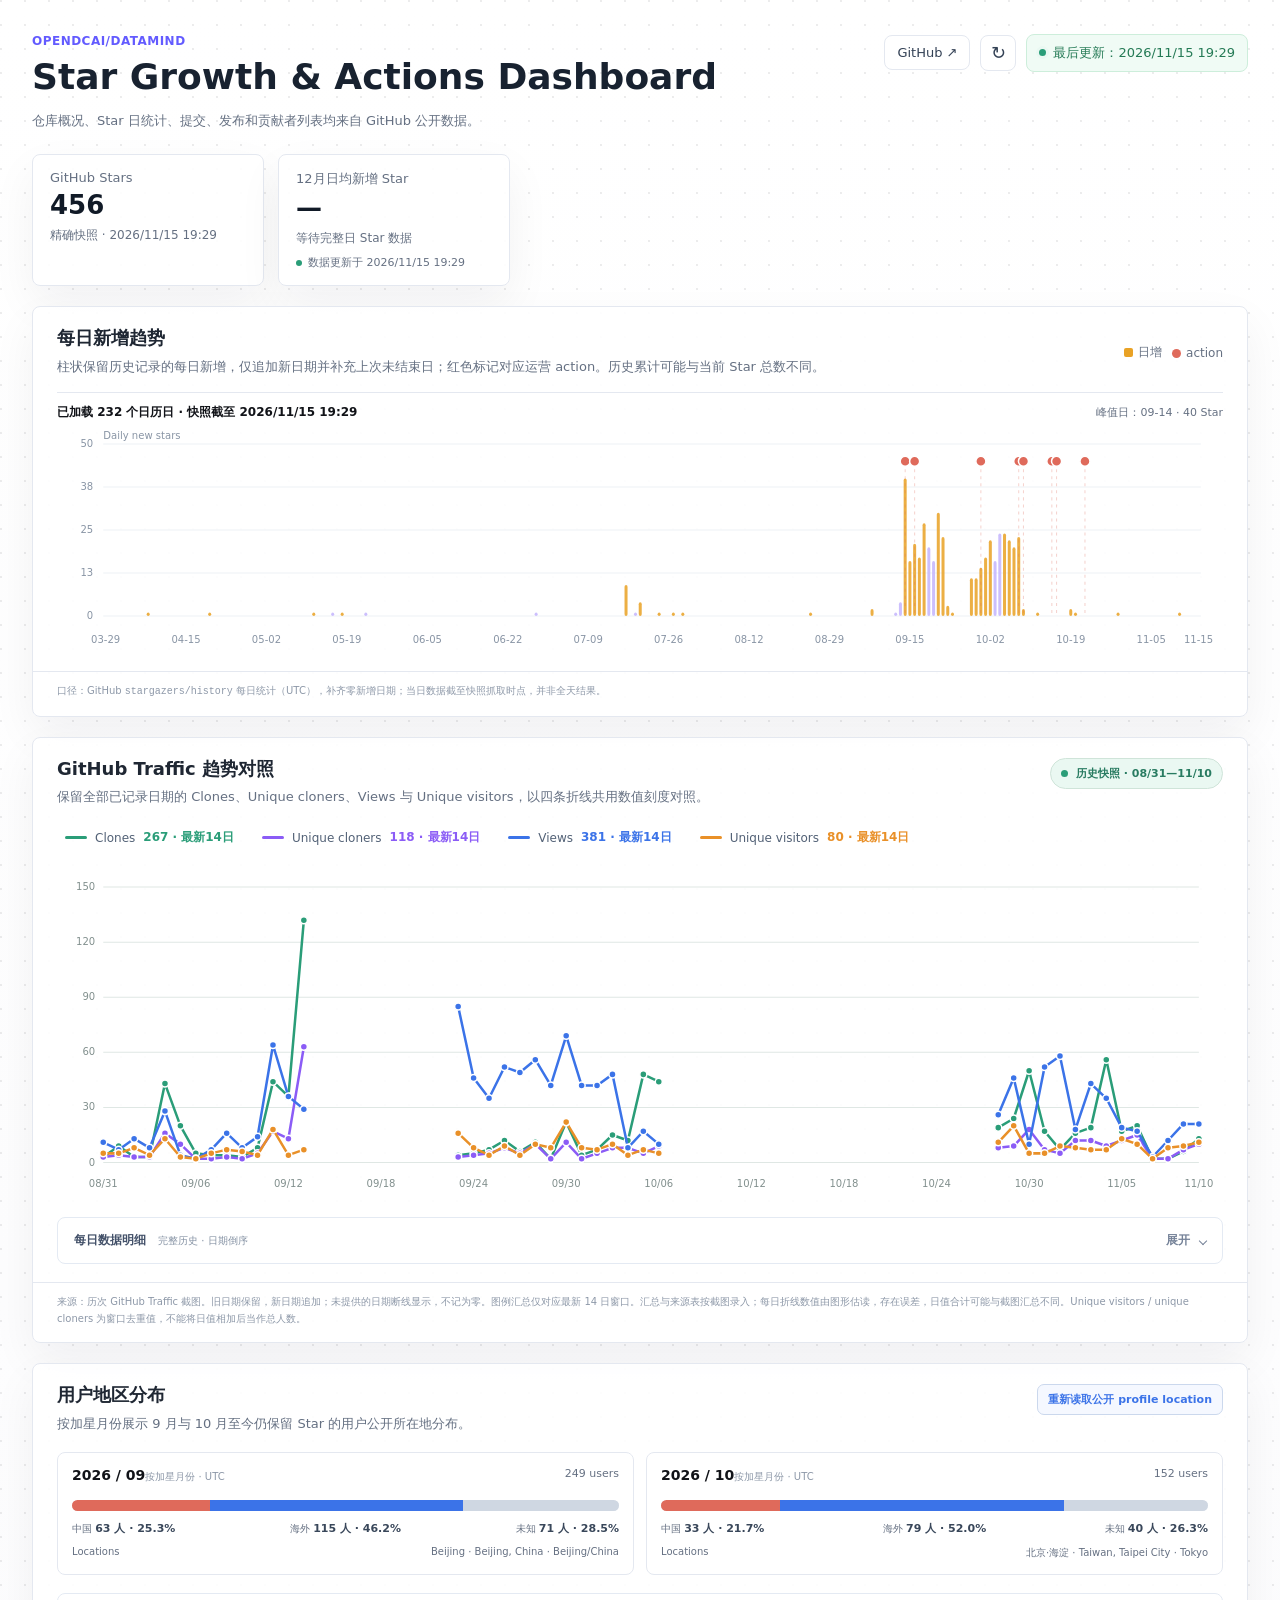
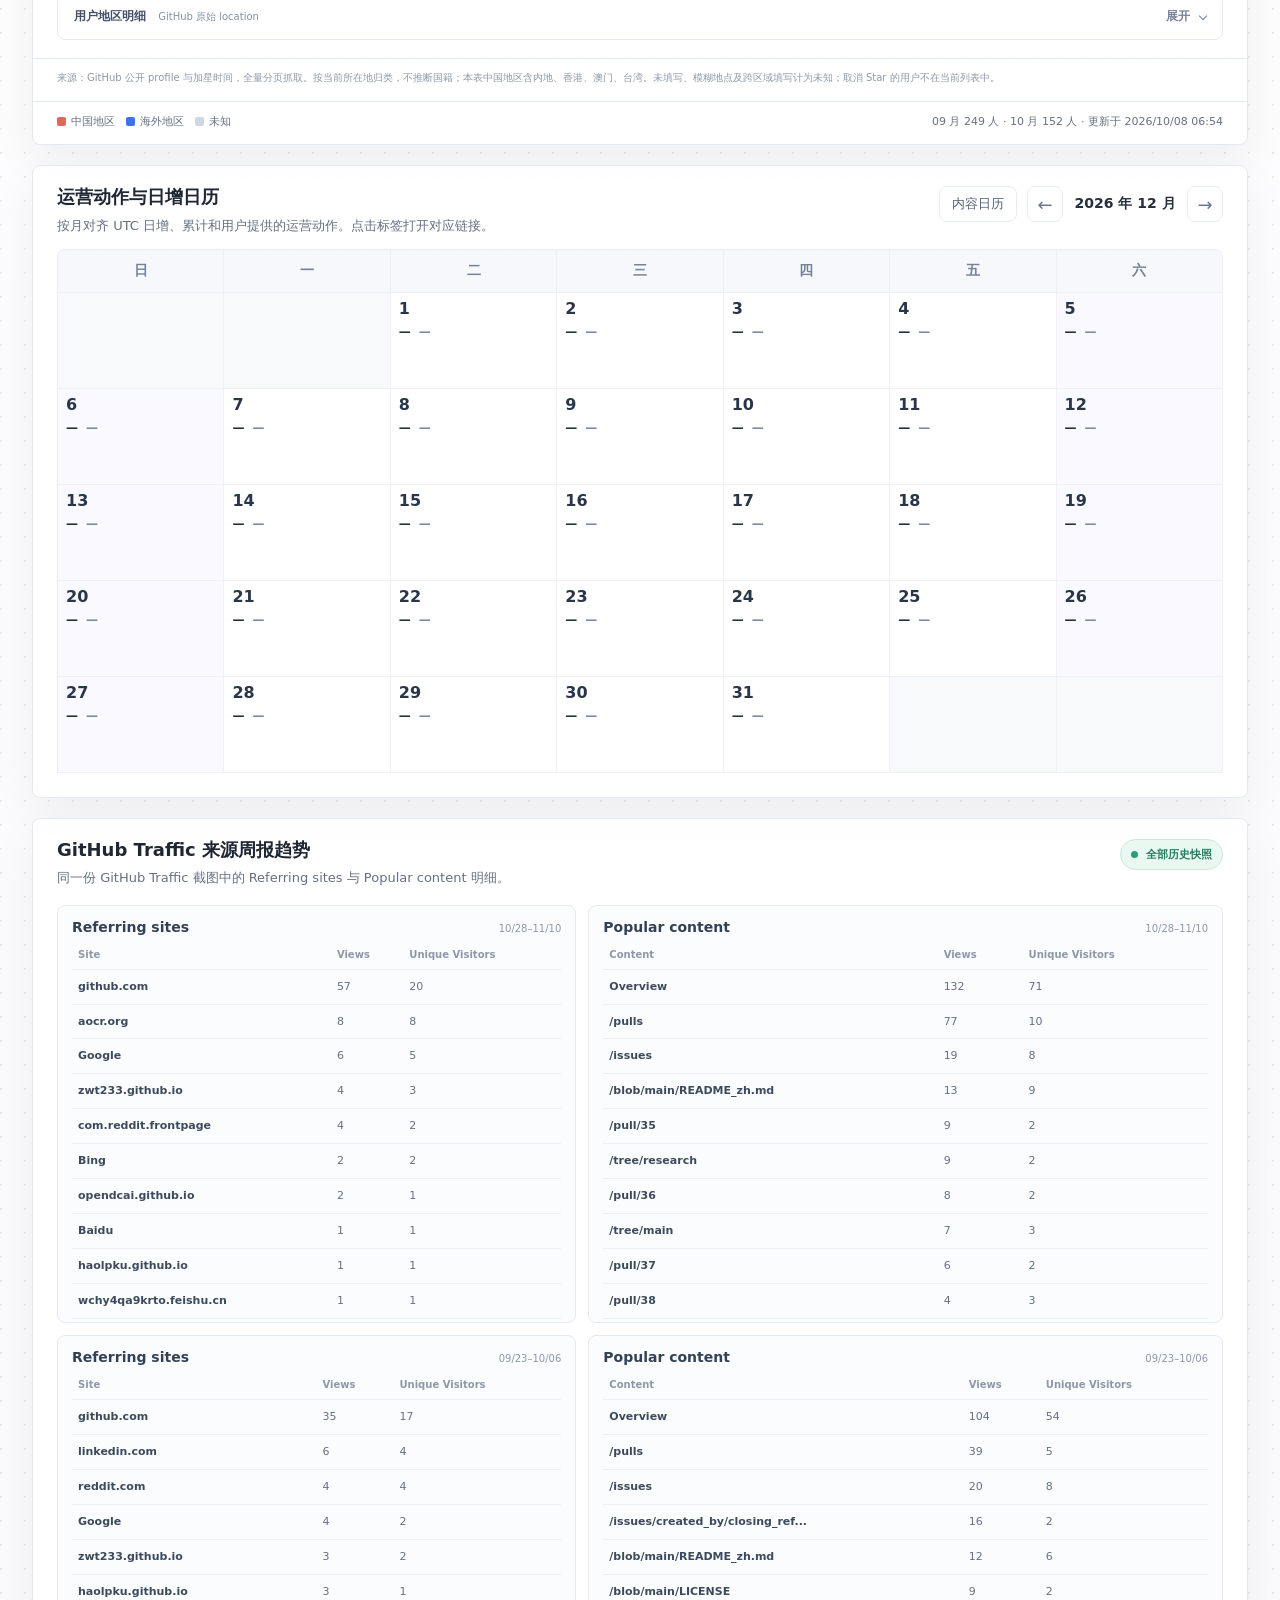
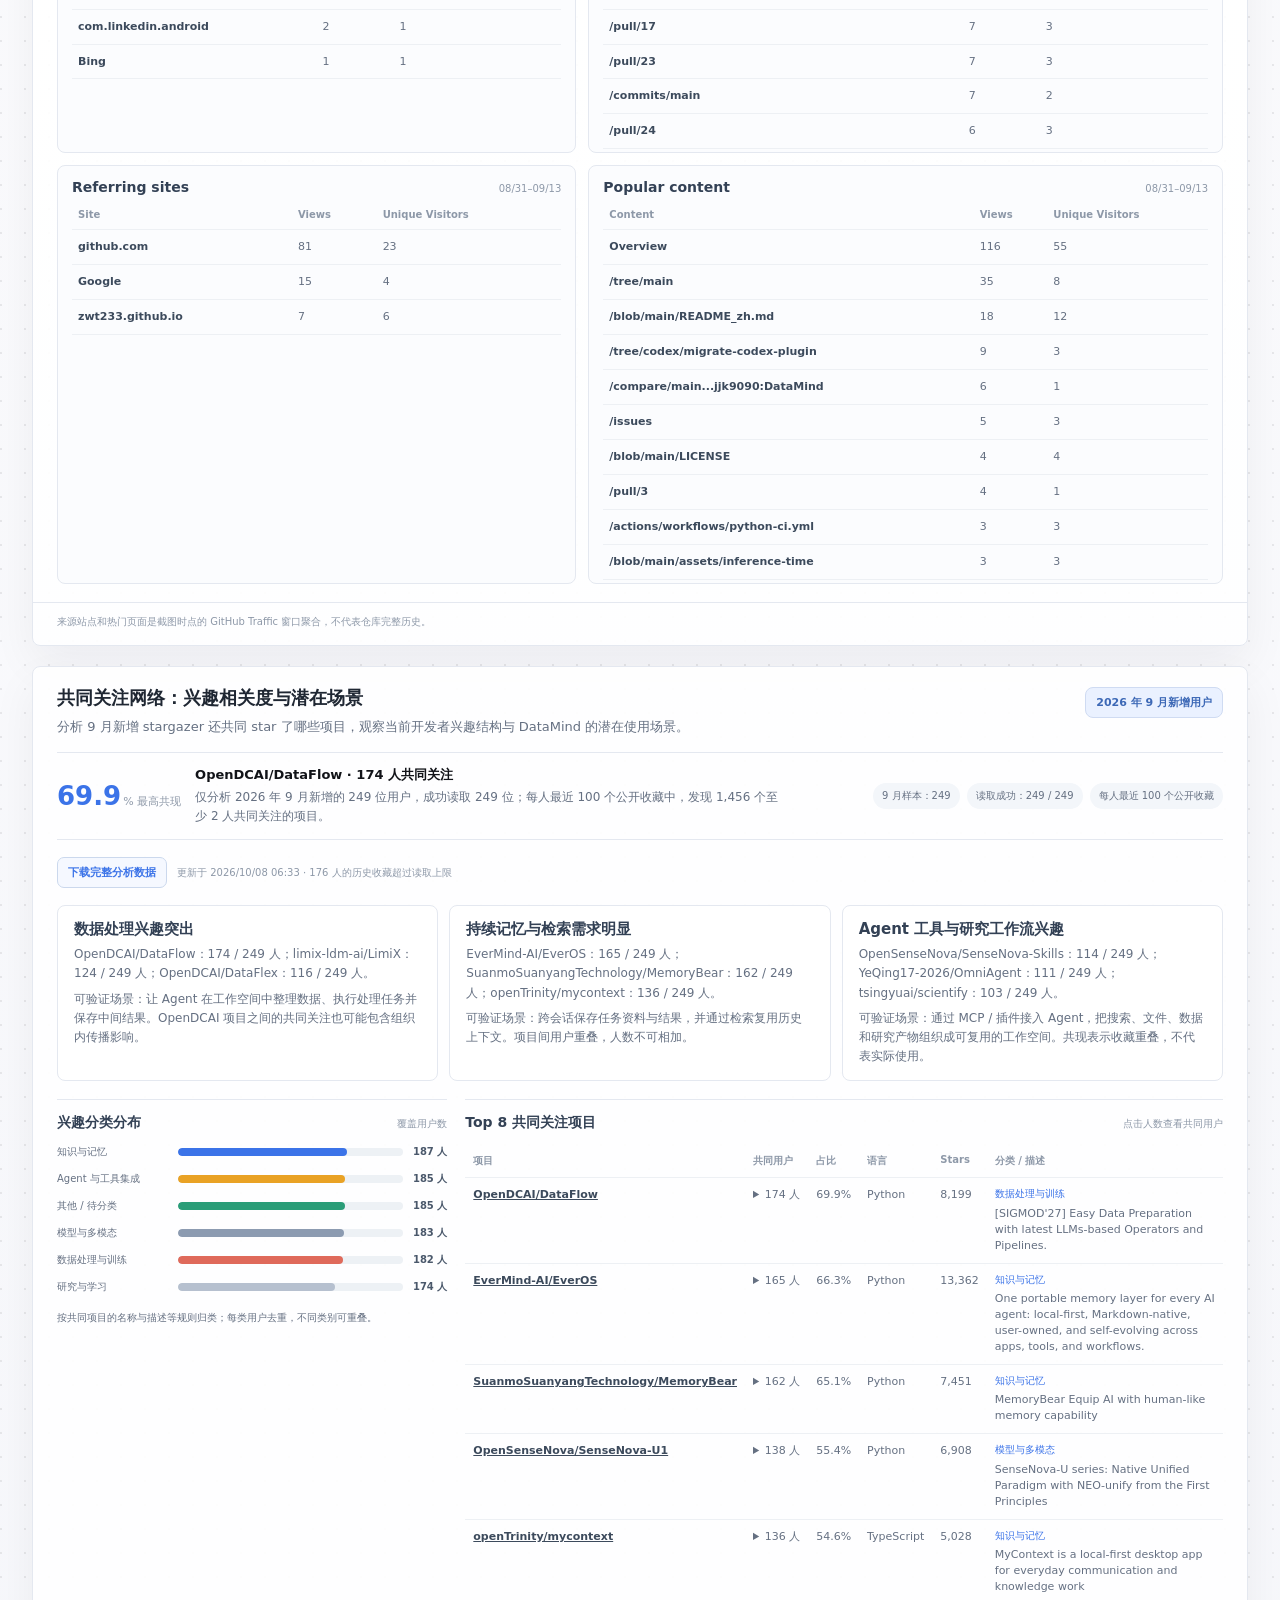
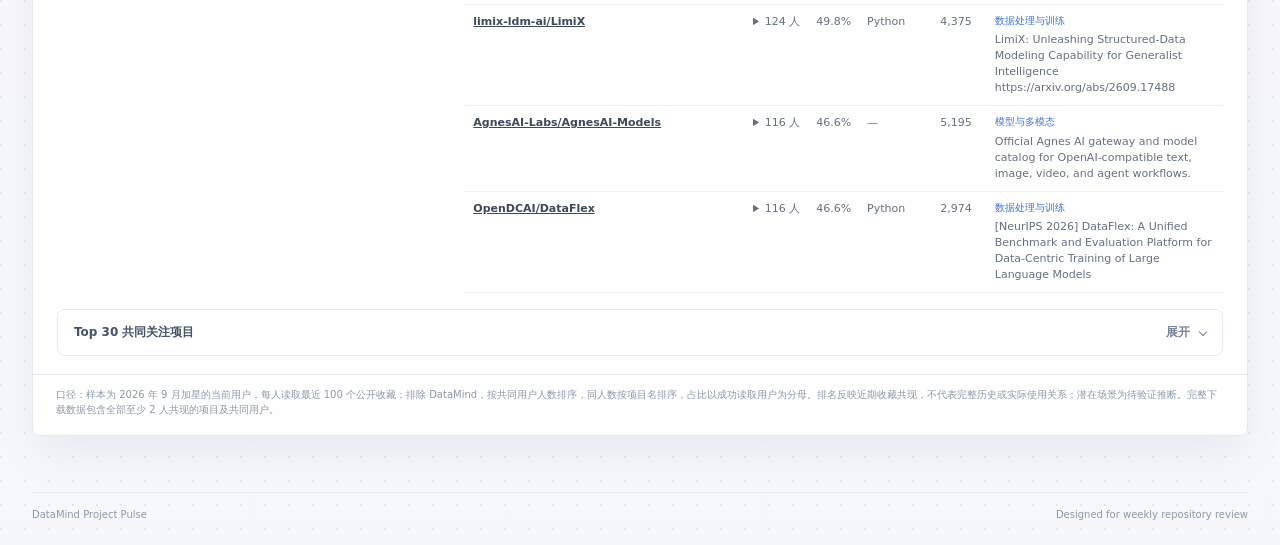
==== index.html @ 32d979a1 "Update dashboard snapshot" ====
<!doctype html>
<html lang="zh-CN">
  <head>
    <meta charset="utf-8" />
    <meta name="viewport" content="width=device-width, initial-scale=1" />
    <meta name="theme-color" content="#f3f5f8" />
    <title>Star Growth &amp; Actions Dashboard</title>
    <link rel="icon" href="./favicon.ico?v=20260918-star" sizes="16x16 32x32 48x48 64x64" />
    <link rel="icon" href="./favicon.png?v=20260918-star" type="image/png" sizes="512x512" />
    <link rel="apple-touch-icon" href="./apple-touch-icon.png?v=20260918-star" sizes="180x180" />
    <link rel="stylesheet" href="./styles.css?v=20260918-compact" />
    <link rel="stylesheet" href="./dataflex-theme.css?v=20260918" />
  </head>
  <body>
    <div class="app-shell">
      <header class="intro-grid" aria-labelledby="page-title">
          <div class="intro-copy">
            <p class="eyebrow">OpenDCAI/DataMind</p>
            <h1 id="page-title">Star Growth &amp; Actions Dashboard</h1>
            <p class="intro-text">
              仓库概况、Star 日统计、提交、发布和贡献者列表均来自 GitHub 公开数据。
            </p>
          </div>
          <aside class="intro-side intro-controls">
            <nav class="top-actions" aria-label="数据状态与项目链接">
              <span class="snapshot-status"><i></i><span id="dataStatus">连接 GitHub API…</span></span>
              <a class="quiet-button" href="https://github.com/OpenDCAI/DataMind" target="_blank" rel="noreferrer">GitHub <span aria-hidden="true">↗</span></a>
              <button class="icon-button" id="refreshButton" type="button" aria-label="刷新看板数据" title="刷新看板数据">↻</button>
            </nav>
          </aside>
      </header>

      <main>
        <section class="metric-grid" aria-label="项目概览指标">
          <article class="metric-card metric-primary">
            <div class="metric-topline"><span>GitHub Stars</span></div>
            <strong id="metricStars">—</strong>
            <p id="metricStarsNote">读取仓库公开数据</p>
          </article>
          <article class="metric-card">
            <div class="metric-topline"><span id="metricOctoberAverageLabel">10月日均新增 Star</span></div>
            <strong id="metricOctoberAverage">—</strong>
            <p id="metricOctoberAverageNote">读取 GitHub Star 日统计</p>
            <div class="metric-source-line"><i></i><span id="metricOctoberAverageSource">GitHub Star 日统计</span></div>
          </article>
        </section>

        <section class="panel chart-panel" id="trend">
          <div class="panel-heading">
            <div>
              <h2>每日新增趋势</h2>
              <p>柱状保留历史记录的每日新增，仅追加新日期并补充上次未结束日；红色标记对应运营 action。历史累计可能与当前 Star 总数不同。</p>
            </div>
            <div class="panel-controls">
              <div class="chart-legend" aria-label="图例">
                <span><i class="legend-mark bar-mark"></i>日增</span>
                <span><i class="legend-mark action-mark"></i>action</span>
              </div>
            </div>
          </div>
          <div class="chart-summary">
            <strong id="trendSummary">等待 GitHub Star 时间戳</strong>
            <span id="trendPeak">—</span>
          </div>
          <div class="chart-wrap" id="trendChart" aria-label="每日新增趋势图"></div>
          <div class="traffic-snapshot-note">口径：GitHub <code>stargazers/history</code> 每日统计（UTC），补齐零新增日期；当日数据截至快照抓取时点，并非全天结果。</div>
        </section>

        <section class="panel" id="visitor-star">
          <div class="panel-heading">
            <div>
              <h2>GitHub Traffic 趋势对照</h2>
              <p>保留全部已记录日期的 Clones、Unique cloners、Views 与 Unique visitors，以四条折线共用数值刻度对照。</p>
            </div>
            <span class="source-pill"><i></i>历史快照 · 08/31—11/10</span>
          </div>
          <div class="traffic-chart-grid" id="trafficDailyCharts"></div>
          <details class="traffic-daily-details">
            <summary><span>每日数据明细 <small>完整历史 · 日期倒序</small></span><span class="traffic-details-toggle"><span class="when-closed">展开</span><span class="when-open">收起</span><i aria-hidden="true"></i></span></summary>
            <div class="traffic-daily-table-scroll" role="region" aria-label="每日流量数据明细" tabindex="0">
              <table class="traffic-daily-table">
                <thead><tr><th scope="col">日期</th><th scope="col">Star / UV</th><th scope="col">独立访客</th><th scope="col">新增 stars</th><th scope="col">Views</th><th scope="col">Clones</th><th scope="col">独立 cloners</th></tr></thead>
                <tbody id="trafficDailyTableBody"></tbody>
              </table>
            </div>
            <p class="traffic-daily-table-note">Star / UV = 当日新增 Star ÷ 当日独立访客；仅为数量比值，不代表访客的实际转化率。暂无数据或 UV 为 0 时显示「—」。</p>
          </details>
          <div class="traffic-snapshot-note">来源：历次 GitHub Traffic 截图。旧日期保留，新日期追加；未提供的日期断线显示，不记为零。图例汇总仅对应最新 14 日窗口。汇总与来源表按截图录入；每日折线数值由图形估读，存在误差，日值合计可能与截图汇总不同。Unique visitors / unique cloners 为窗口去重值，不能将日值相加后当作总人数。</div>
        </section>

        <section class="panel" id="regions">
          <div class="panel-heading">
            <div>
              <h2>用户地区分布</h2>
              <p>按加星月份展示 9 月与 10 月至今仍保留 Star 的用户公开所在地分布。</p>
            </div>
            <button class="inline-button" id="loadRegionsButton" type="button">读取公开 profile location</button>
          </div>
          <div class="region-grid" id="regionGrid"></div>
          <details class="traffic-daily-details">
            <summary><span>用户地区明细 <small>GitHub 原始 location</small></span><span class="traffic-details-toggle"><span class="when-closed">展开</span><span class="when-open">收起</span><i aria-hidden="true"></i></span></summary>
            <div class="traffic-daily-table-scroll" role="region" aria-label="用户地区明细" tabindex="0"><table class="traffic-daily-table"><thead><tr><th scope="col">GitHub 用户</th><th scope="col">加星日期（UTC）</th><th scope="col">公开 location</th><th scope="col">地区分类</th></tr></thead><tbody id="regionDetailsBody"></tbody></table></div>
          </details>
          <div class="traffic-snapshot-note">来源：GitHub 公开 profile 与加星时间，全量分页抓取。按当前所在地归类，不推断国籍；本表中国地区含内地、香港、澳门、台湾。未填写、模糊地点及跨区域填写计为未知；取消 Star 的用户不在当前列表中。</div>
          <div class="region-footer">
            <div class="region-legend"><span><i class="legend-square china"></i>中国地区</span><span><i class="legend-square overseas"></i>海外地区</span><span><i class="legend-square unknown"></i>未知</span></div>
            <span id="regionFooterNote">读取 9 月及 10 月用户地区快照</span>
          </div>
        </section>

        <section class="panel" id="calendar">
          <div class="panel-heading">
            <div>
              <h2>运营动作与日增日历</h2>
              <p>按月对齐 UTC 日增、累计和用户提供的运营动作。点击标签打开对应链接。</p>
            </div>
            <div class="calendar-toolbar">
              <button class="calendar-view-button" id="calendarToday" type="button" title="返回本月内容日历">内容日历</button>
              <button class="icon-button" id="calendarPrev" type="button" aria-label="上一个月">←</button>
              <strong id="calendarLabel">2026 年 9 月</strong>
              <button class="icon-button" id="calendarNext" type="button" aria-label="下一个月">→</button>
            </div>
          </div>
          <div class="calendar-wrap" id="actionCalendar"></div>
        </section>

        <section class="panel" id="traffic">
          <div class="panel-heading">
            <div>
              <h2>GitHub Traffic 来源周报趋势</h2>
              <p>同一份 GitHub Traffic 截图中的 Referring sites 与 Popular content 明细。</p>
            </div>
            <span class="source-pill"><i></i>全部历史快照</span>
          </div>
          <div class="traffic-tables" id="trafficTables"></div>
          <div class="traffic-snapshot-note">来源站点和热门页面是截图时点的 GitHub Traffic 窗口聚合，不代表仓库完整历史。</div>
        </section>

        <section class="panel network-panel" id="network">
          <div class="panel-heading">
            <div>
              <h2>共同关注网络：兴趣相关度与潜在场景</h2>
              <p>分析 9 月新增 stargazer 还共同 star 了哪些项目，观察当前开发者兴趣结构与 DataMind 的潜在使用场景。</p>
            </div>
            <span class="period-pill">2026 年 9 月新增用户</span>
          </div>
          <div class="network-summary">
            <div class="network-lead">
              <div class="network-score"><strong id="networkScore">—</strong><span id="networkScoreSuffix">等待抓取</span></div>
              <div>
                <strong id="networkSummaryTitle">共同关注网络未加载</strong>
                <p id="networkSummaryText">GitHub 不提供仓库级共同关注图谱；点击右侧按钮后，读取公开 starred repos 做可复核聚合。</p>
              </div>
            </div>
            <div class="network-meta"><span id="networkMetaUsers">样本：—</span><span id="networkMetaSuccess">成功：—</span><span>每人最近 100 个公开收藏</span></div>
          </div>
          <div class="network-actions"><a class="inline-button" href="./data/network.json" download="datamind-september-interest-network.json">下载完整分析数据</a><span id="networkLoadNote">读取已保存的公开收藏快照</span></div>
          <div class="insight-grid" id="networkInsights">
            <article class="insight-card insight-blue"><span class="insight-index">01</span><strong>公开数据边界</strong><p>GitHub API 能读取仓库和公开用户行为，但不直接提供真实使用场景。</p></article>
            <article class="insight-card insight-orange"><span class="insight-index">02</span><strong>相关度按共现计算</strong><p>只有同一批公开 stargazer 共同 star 的项目，才会进入相关度排序。</p></article>
            <article class="insight-card insight-green"><span class="insight-index">03</span><strong>场景判断保留人工复核</strong><p>页面展示原始仓库描述、语言和 topics，不把推断包装成事实。</p></article>
          </div>
          <div class="network-body">
            <div class="category-panel">
              <div class="subsection-heading"><h3>兴趣分类分布</h3><span>覆盖用户数</span></div>
              <div class="category-list" id="categoryList"></div>
              <p class="network-category-note">按共同项目的名称与描述等规则归类；每类用户去重，不同类别可重叠。</p>
            </div>
            <div class="network-table-panel">
              <div class="subsection-heading"><h3>Top 8 共同关注项目</h3><span>点击人数查看共同用户</span></div>
              <div class="table-scroll">
                <table>
                  <thead><tr><th>项目</th><th>共同用户</th><th>占比</th><th>语言</th><th>Stars</th><th>分类 / 描述</th></tr></thead>
                  <tbody id="networkTable"></tbody>
                </table>
              </div>
            </div>
          </div>
          <details class="traffic-daily-details"><summary><span>Top 30 共同关注项目</span><span class="traffic-details-toggle"><span class="when-closed">展开</span><span class="when-open">收起</span><i aria-hidden="true"></i></span></summary><div class="traffic-daily-table-scroll"><table class="traffic-daily-table"><thead><tr><th>项目</th><th>共同用户</th><th>占比</th><th>语言</th><th>Stars</th><th>分类 / 描述</th></tr></thead><tbody id="networkRankingBody"></tbody></table></div></details>
          <p class="network-note">口径：样本为 2026 年 9 月加星的当前用户，每人读取最近 100 个公开收藏；排除 DataMind，按共同用户人数排序，同人数按项目名排序，占比以成功读取用户为分母。排名反映近期收藏共现，不代表完整历史或实际使用关系；潜在场景为待验证推断。完整下载数据包含全部至少 2 人共现的项目及共同用户。</p>
        </section>
      </main>

      <footer class="footer">
        <span>DataMind Project Pulse</span>
        <span>Designed for weekly repository review</span>
      </footer>
    </div>
    <div class="toast" id="toast" role="status" aria-live="polite"></div>
    <script src="./data/stars.js?v=202611151929"></script>
    <script src="./data/regions.js?v=20261008-monthly"></script>
    <script src="./data/network.js?v=20261008"></script>
    <script src="./data/traffic-history.js?v=20261112"></script>
    <script src="./app.js?v=20261112-traffic-history"></script>
  </body>
</html>
---- styles.css ----
:root {
  color-scheme: light;
  --bg: #f3f5f8;
  --panel: #ffffff;
  --ink: #182230;
  --muted: #6d7889;
  --subtle: #8d98a8;
  --line: #dfe4ec;
  --line-strong: #ccd5e2;
  --soft: #f7f9fc;
  --blue: #3b73e8;
  --blue-soft: #eaf1ff;
  --orange: #e9a225;
  --orange-soft: #fff4df;
  --green: #2a9d78;
  --green-soft: #eaf8f2;
  --coral: #df6a5b;
  --coral-soft: #fff0ed;
  --shadow: 0 9px 30px rgba(24, 34, 48, 0.055);
  --shadow-hover: 0 12px 34px rgba(24, 34, 48, 0.1);
  --radius: 9px;
}

* {
  box-sizing: border-box;
}

html {
  scroll-behavior: smooth;
}

body {
  margin: 0;
  background: var(--bg);
  color: var(--ink);
  font-family: Inter, ui-sans-serif, system-ui, -apple-system, BlinkMacSystemFont, "Segoe UI", "Noto Sans SC", sans-serif;
  font-size: 14px;
}

a {
  color: inherit;
}

button {
  font: inherit;
}

.app-shell {
  min-height: 100vh;
}

.top-actions {
  display: flex;
  align-items: center;
  flex-wrap: wrap;
  gap: 9px;
  margin-top: 14px;
  border-top: 1px solid var(--line);
  padding-top: 14px;
}

.top-actions .snapshot-status {
  flex: 1 0 100%;
  min-width: 0;
  line-height: 1.35;
}

.snapshot-status,
.quiet-button,
.icon-button,
.pending-pill,
.period-pill {
  border: 1px solid var(--line);
  border-radius: 8px;
  background: #fff;
}

.source-pill {
  display: inline-flex;
  align-items: center;
  gap: 8px;
  border: 1px solid #cfe4d9;
  border-radius: 999px;
  background: var(--green-soft);
  padding: 7px 10px;
  color: #287b61;
  font-size: 11px;
  font-weight: 750;
  white-space: nowrap;
}

.source-pill i {
  width: 7px;
  height: 7px;
  border-radius: 50%;
  background: var(--green);
}

.snapshot-status {
  display: inline-flex;
  align-items: center;
  gap: 7px;
  padding: 8px 10px;
  color: var(--muted);
  font-size: 12px;
}

.snapshot-status i,
.pending-pill i {
  width: 7px;
  height: 7px;
  border-radius: 50%;
  background: var(--green);
  box-shadow: 0 0 0 3px var(--green-soft);
}

.snapshot-status.status-error {
  border-color: #f0c9c2;
  background: #fff6f4;
  color: #a24d41;
}

.snapshot-status.status-error i {
  background: var(--coral);
  box-shadow: 0 0 0 3px var(--coral-soft);
}

.quiet-button,
.icon-button {
  color: #334155;
  cursor: pointer;
  text-decoration: none;
  transition: border-color 0.15s ease, background 0.15s ease, color 0.15s ease, transform 0.15s ease;
}

.inline-button {
  border: 1px solid #cbd8ed;
  border-radius: 7px;
  background: #f5f8ff;
  padding: 7px 10px;
  color: var(--blue);
  cursor: pointer;
  font-size: 11px;
  font-weight: 750;
  transition: border-color 0.15s ease, background 0.15s ease, transform 0.15s ease;
}

.inline-button:hover {
  border-color: #9eb8e8;
  background: #edf3ff;
}

.inline-button:active {
  transform: translateY(1px);
}

.inline-button:disabled {
  cursor: wait;
  opacity: 0.55;
}

.quiet-button {
  padding: 8px 11px;
}

.icon-button {
  display: inline-grid;
  place-items: center;
  width: 36px;
  height: 36px;
  font-size: 18px;
}

.quiet-button:hover,
.icon-button:hover {
  border-color: #b9c7da;
  background: #f7faff;
  color: var(--blue);
}

.quiet-button:active,
.icon-button:active {
  transform: translateY(1px);
}

main {
  display: grid;
  grid-template-columns: repeat(12, minmax(0, 1fr));
  gap: 18px;
  max-width: 1480px;
  margin: 0 auto;
  padding: 34px 42px 54px;
}

main > section {
  grid-column: 1 / -1;
}

.intro-grid {
  display: grid;
  grid-template-columns: minmax(0, 1.5fr) minmax(300px, 0.5fr);
  gap: 22px;
  padding: 7px 2px 5px;
}

.intro-copy {
  min-width: 0;
}

.eyebrow,
.section-kicker {
  margin: 0;
  color: var(--blue);
  font-size: 11px;
  font-weight: 800;
  letter-spacing: 0.13em;
}

.intro-copy h1 {
  max-width: 860px;
  margin: 10px 0 8px;
  color: var(--ink);
  font-size: clamp(28.9px, 3.4vw, 44.2px);
  font-weight: 780;
  letter-spacing: 0;
  line-height: 1.08;
}

.intro-text {
  max-width: 680px;
  color: var(--muted);
  font-size: 16px;
  line-height: 1.65;
}

.intro-side {
  align-self: start;
  border-left: 2px solid var(--blue);
  padding: 8px 0 8px 18px;
}

.intro-controls {
  border-left: 0;
  padding: 0;
}

.intro-controls .top-actions {
  margin-top: 0;
  border-top: 0;
  padding-top: 0;
}

.metric-grid {
  display: grid;
  grid-template-columns: repeat(2, minmax(0, 1fr));
  gap: 13px;
}

.metric-card {
  min-height: 120px;
  border: 1px solid var(--line);
  border-radius: var(--radius);
  background: var(--panel);
  box-shadow: var(--shadow);
  padding: 12px 17px 10px;
  transition: border-color 0.15s ease, box-shadow 0.15s ease, transform 0.15s ease;
}

.metric-card:hover {
  border-color: #cbd7e5;
  box-shadow: var(--shadow-hover);
  transform: translateY(-1px);
}

.metric-primary {
  border-top: 3px solid var(--blue);
  padding-top: 10px;
}

.metric-topline,
.metric-card p,
.metric-source-line {
  color: var(--muted);
}

.metric-topline {
  display: flex;
  align-items: center;
  justify-content: space-between;
  gap: 9px;
  font-size: 12px;
  font-weight: 650;
}

.metric-card > strong {
  display: block;
  margin-top: 8px;
  color: #111a27;
  font-size: 34px;
  font-weight: 780;
  line-height: 1;
}

.metric-card p {
  margin: 7px 0 0;
  font-size: 11px;
  line-height: 1.4;
}

.metric-badge {
  border-radius: 999px;
  background: #f1f4f8;
  padding: 4px 7px;
  color: #768196;
  font-size: 10px;
  font-weight: 750;
  white-space: nowrap;
}

.metric-badge.positive {
  background: var(--green-soft);
  color: #23805f;
}

.metric-spark {
  display: flex;
  align-items: end;
  gap: 3px;
  height: 16px;
  margin-top: 7px;
}

.metric-spark span {
  width: 12px;
  border-radius: 2px 2px 0 0;
  background: currentColor;
  opacity: 0.28;
}

.metric-spark span:nth-child(1) { height: 35%; }
.metric-spark span:nth-child(2) { height: 51%; }
.metric-spark span:nth-child(3) { height: 43%; }
.metric-spark span:nth-child(4) { height: 67%; }
.metric-spark span:nth-child(5) { height: 59%; }
.metric-spark span:nth-child(6) { height: 81%; }
.metric-spark span:nth-child(7) { height: 100%; opacity: 0.75; }
.spark-blue { color: var(--blue); }
.spark-orange { color: var(--orange); }
.spark-green { color: var(--green); }
.spark-slate { color: #8a97aa; }

.metric-source-line {
  display: flex;
  align-items: center;
  gap: 6px;
  margin-top: 8px;
  font-size: 11px;
}

.metric-source-line i {
  width: 6px;
  height: 6px;
  border-radius: 50%;
  background: var(--green);
}

.panel {
  overflow: hidden;
  border: 1px solid var(--line);
  border-radius: var(--radius);
  background: var(--panel);
  box-shadow: var(--shadow);
}

.panel-heading {
  display: flex;
  align-items: flex-start;
  justify-content: space-between;
  gap: 20px;
  padding: 21px 23px 13px;
}

.section-kicker {
  margin-bottom: 8px;
  color: var(--subtle);
  font-size: 10px;
}

.panel-heading h2 {
  margin: 0;
  color: #202b39;
  font-size: 19px;
  font-weight: 760;
  line-height: 1.25;
}

.panel-heading p {
  max-width: 760px;
  margin: 7px 0 0;
  color: var(--muted);
  font-size: 12px;
  line-height: 1.55;
}

.panel-controls {
  display: grid;
  justify-items: end;
  gap: 10px;
}

.segmented-control {
  display: inline-flex;
  border: 1px solid var(--line);
  border-radius: 7px;
  background: var(--soft);
  padding: 2px;
}

.segmented-control button {
  border: 0;
  border-radius: 5px;
  background: transparent;
  padding: 5px 9px;
  color: var(--muted);
  cursor: pointer;
  font-size: 10px;
  font-weight: 800;
}

.segmented-control button.is-active {
  background: #fff;
  color: var(--blue);
  box-shadow: 0 1px 4px rgba(24, 34, 48, 0.08);
}

.chart-legend,
.region-legend {
  display: flex;
  align-items: center;
  flex-wrap: wrap;
  gap: 11px;
  color: var(--muted);
  font-size: 11px;
}

.legend-mark,
.legend-square {
  display: inline-block;
  width: 9px;
  height: 9px;
  margin-right: 5px;
  border-radius: 50%;
  vertical-align: -1px;
}

.bar-mark { background: var(--orange); border-radius: 2px; }
.line-mark { background: var(--blue); }
.action-mark { background: var(--coral); }

.chart-summary {
  display: flex;
  align-items: center;
  justify-content: space-between;
  gap: 12px;
  margin: 2px 23px 0;
  border-top: 1px solid var(--line);
  padding-top: 11px;
}

.chart-summary strong {
  font-size: 12px;
  font-weight: 700;
}

.chart-summary span {
  color: var(--muted);
  font-size: 11px;
  white-space: nowrap;
}

.chart-wrap {
  position: relative;
  min-height: 238px;
  padding: 5px 20px 13px;
}

.empty-state {
  display: grid;
  place-items: center;
  align-content: center;
  min-height: 250px;
  gap: 8px;
  border: 1px dashed #cbd5e1;
  border-radius: 8px;
  background: #fafbfd;
  color: var(--muted);
  text-align: center;
}

.empty-state strong {
  color: #586679;
  font-size: 13px;
}

.empty-state span {
  font-size: 11px;
}

.external-chart-wrap {
  padding: 8px 0 0;
}

.external-chart-note {
  display: flex;
  align-items: center;
  justify-content: space-between;
  gap: 12px;
  margin: 0 2px 9px;
  color: var(--muted);
  font-size: 11px;
}

.external-chart-note strong {
  color: #4b596c;
  font-size: 12px;
}

.external-chart-image {
  display: block;
  width: 100%;
  min-height: 260px;
  border: 1px solid var(--line);
  border-radius: 8px;
  background: #fff;
  object-fit: contain;
}

.empty-state-chart-note {
  margin-top: 8px;
  color: var(--subtle);
  font-size: 10px;
  text-align: right;
}

.traffic-chart-grid {
  display: grid;
  grid-template-columns: minmax(0, 1fr);
  gap: 12px;
  padding: 3px 23px 18px;
}

.traffic-chart-card,
.traffic-table-card {
  min-width: 0;
  border: 1px solid var(--line);
  border-radius: 8px;
  background: #fbfcfe;
  padding: 13px 14px 8px;
}

.traffic-combined-legend {
  display: flex;
  flex-wrap: wrap;
  gap: 12px 28px;
  padding: 6px 8px 14px;
}

.traffic-series-key {
  display: inline-flex;
  align-items: center;
  gap: 8px;
  color: #526176;
  font-size: 12px;
}

.traffic-series-key i {
  width: 22px;
  height: 3px;
  border-radius: 2px;
  background: var(--series-color);
}

.traffic-series-key strong {
  color: var(--series-color);
  font-variant-numeric: tabular-nums;
}

.traffic-card-head {
  display: flex;
  align-items: baseline;
  justify-content: space-between;
  gap: 12px;
}

.traffic-card-head h3 {
  margin: 0;
  color: #334155;
  font-size: 13px;
}

.traffic-card-head span,
.traffic-card-head strong {
  color: var(--muted);
  font-size: 10px;
}

.traffic-card-head strong {
  color: #2c946f;
  font-size: 12px;
  white-space: nowrap;
}

.traffic-chart-canvas {
  position: relative;
  overflow-x: auto;
  padding-top: 7px;
}

.traffic-chart-canvas svg {
  display: block;
  width: 100%;
  min-width: 760px;
}

.traffic-date-hit {
  fill: transparent;
  pointer-events: all;
}

.traffic-date-hit:focus-visible {
  outline: none;
  stroke: #94a3b8;
  stroke-dasharray: 3 4;
}

.traffic-hover-guide {
  stroke: #94a3b8;
  stroke-dasharray: 4 4;
  pointer-events: none;
}

.traffic-tooltip {
  position: absolute;
  z-index: 2;
  width: 218px;
  max-width: calc(100% - 16px);
  padding: 12px 14px;
  border: 1px solid var(--line);
  border-radius: 9px;
  background: #fff;
  box-shadow: 0 6px 22px rgba(24, 34, 48, 0.12);
  color: #344256;
  font-size: 12px;
  pointer-events: none;
}

.traffic-tooltip > strong {
  display: block;
  margin-bottom: 9px;
}

.traffic-tooltip-row {
  display: grid;
  grid-template-columns: 7px 1fr auto;
  align-items: center;
  gap: 8px;
  line-height: 1.9;
}

.traffic-tooltip-row i {
  width: 7px;
  height: 7px;
  border-radius: 50%;
}

.traffic-tooltip-row b {
  font-variant-numeric: tabular-nums;
}

.traffic-grid-line {
  stroke: #dfe7e4;
  stroke-width: 1;
}

.traffic-axis-label {
  fill: #82908e;
  font-size: 10px;
}

.traffic-bar-mark {
  fill: #bfe6d4;
}

.traffic-line-mark {
  fill: none;
  stroke: currentColor;
  stroke-linecap: round;
  stroke-linejoin: round;
  stroke-width: 2.5;
}

.traffic-point-mark {
  fill: currentColor;
  stroke: #fff;
  stroke-width: 1.5;
}

.traffic-daily-details {
  margin: 0 23px 18px;
  border: 1px solid #e4eaf3;
  border-radius: 12px;
  background: #fff;
  overflow: hidden;
}

.traffic-daily-details summary {
  display: flex;
  align-items: center;
  justify-content: space-between;
  gap: 12px;
  padding: 14px 16px;
  color: #435169;
  font-size: 12px;
  font-weight: 650;
  list-style: none;
  cursor: pointer;
}

.traffic-daily-details summary::-webkit-details-marker { display: none; }
.traffic-daily-details summary:hover { background: #f8faff; }
.traffic-daily-details summary:focus-visible { outline: 2px solid var(--blue); outline-offset: -3px; }
.traffic-daily-details small { margin-left: 8px; color: #8390a2; font-size: 10px; font-weight: 400; }
.traffic-details-toggle { display: inline-flex; align-items: center; gap: 10px; white-space: nowrap; color: #758298; }
.traffic-details-toggle i { width: 6px; height: 6px; border-right: 1.5px solid currentColor; border-bottom: 1.5px solid currentColor; transform: rotate(45deg); }
.traffic-daily-details .when-open { display: none; }
.traffic-daily-details[open] .when-open { display: inline; }
.traffic-daily-details[open] .when-closed { display: none; }
.traffic-daily-details[open] .traffic-details-toggle i { transform: rotate(225deg); }

.traffic-daily-table-scroll {
  max-height: 360px;
  overflow: auto;
  border-top: 1px solid #e8edf5;
}

.traffic-daily-table {
  width: 100%;
  min-width: 760px;
  border-collapse: separate;
  border-spacing: 0;
  font-variant-numeric: tabular-nums;
}

.traffic-daily-table th,
.traffic-daily-table td {
  padding: 12px 16px;
  text-align: left;
  white-space: nowrap;
  border-bottom: 1px solid #edf1f7;
  font-size: 12px;
}

.traffic-daily-table th {
  position: sticky;
  top: 0;
  z-index: 1;
  background: #f6f8fc;
  color: #617087;
  font-weight: 700;
}

.traffic-daily-table td { color: #344256; font-weight: 400; }
.traffic-daily-table tbody tr:hover { background: #fafbfe; }
.traffic-daily-table-note { margin: 0; padding: 10px 16px; color: #8390a2; font-size: 10px; line-height: 1.6; border-top: 1px solid #edf1f7; }

.traffic-snapshot-note {
  border-top: 1px solid var(--line);
  padding: 11px 23px 15px;
  color: var(--subtle);
  font-size: 10px;
  line-height: 1.5;
}

.traffic-tables {
  display: grid;
  grid-template-columns: minmax(0, 0.9fr) minmax(0, 1.1fr);
  gap: 12px;
  padding: 3px 23px 18px;
}

.traffic-table-card {
  padding-bottom: 3px;
}

.traffic-table-card .subsection-heading {
  margin-bottom: 5px;
}

.traffic-table-card table {
  min-width: 360px;
}

.traffic-table-card td,
.traffic-table-card th {
  padding-right: 6px;
  padding-left: 6px;
}

.traffic-name {
  color: #3e6fbf;
  font-weight: 700;
  white-space: nowrap;
}

.region-empty {
  grid-column: 1 / -1;
  min-height: 122px;
}

.compact-empty {
  min-height: 112px;
}

.table-empty {
  padding: 32px 12px;
  color: var(--muted);
  text-align: center;
}

.chart-wrap svg {
  display: block;
  width: 100%;
  min-width: 720px;
  height: auto;
  overflow: visible;
}

.chart-grid-line {
  stroke: #edf1f5;
  stroke-width: 1;
}

.chart-axis-label {
  fill: #8995a5;
  font-size: 10px;
}

.chart-phase {
  fill: #f7f9fc;
}

.chart-phase-label {
  fill: #9ca7b5;
  font-size: 10px;
  font-weight: 700;
}

.chart-bar {
  fill: var(--orange);
  opacity: 0.86;
  rx: 2;
}

.chart-bar-weekend {
  fill: #c4b5fd;
}

.chart-bar:hover {
  opacity: 1;
}

.chart-line {
  fill: none;
  stroke: var(--blue);
  stroke-linecap: round;
  stroke-linejoin: round;
  stroke-width: 2.8;
}

.chart-point {
  fill: #fff;
  stroke: var(--blue);
  stroke-width: 2;
}

.action-marker {
  fill: var(--coral);
  stroke: #fff;
  stroke-width: 1.5;
}

.chart-tooltip {
  position: absolute;
  z-index: 5;
  display: none;
  min-width: 144px;
  border: 1px solid var(--line);
  border-radius: 7px;
  background: rgba(255, 255, 255, 0.98);
  box-shadow: var(--shadow-hover);
  padding: 9px 11px;
  pointer-events: none;
  transform: translate(-50%, calc(-100% - 10px));
}

.chart-tooltip.is-visible {
  display: block;
}

.chart-tooltip strong,
.chart-tooltip span {
  display: block;
}

.chart-tooltip strong {
  font-size: 12px;
}

.chart-tooltip span {
  margin-top: 4px;
  color: var(--muted);
  font-size: 11px;
}

.placeholder-panel .panel-heading {
  padding-bottom: 16px;
}

.pending-pill,
.period-pill {
  display: inline-flex;
  align-items: center;
  gap: 8px;
  padding: 7px 10px;
  color: #b56c1c;
  font-size: 11px;
  font-weight: 750;
  white-space: nowrap;
}

.pending-pill {
  border-color: #f0d8b1;
  background: #fffaf1;
}

.pending-pill i {
  background: var(--orange);
  box-shadow: 0 0 0 3px var(--orange-soft);
}

.period-pill {
  border-color: #cfdbf2;
  background: var(--blue-soft);
  color: #3c68b6;
}

.placeholder-layout,
.traffic-placeholder {
  display: grid;
  grid-template-columns: minmax(0, 1.6fr) minmax(260px, 0.4fr);
  gap: 18px;
  padding: 0 23px 23px;
}

.screenshot-slot,
.traffic-screen {
  overflow: hidden;
  border: 1px dashed #bbc9da;
  border-radius: 8px;
  background: #f8fafc;
}

.slot-toolbar {
  display: flex;
  align-items: center;
  justify-content: space-between;
  min-height: 34px;
  border-bottom: 1px solid var(--line);
  padding: 0 11px;
  color: #8995a5;
  font-size: 10px;
}

.slot-canvas {
  display: grid;
  place-items: center;
  align-content: center;
  min-height: 236px;
  gap: 7px;
  color: var(--muted);
}

.slot-canvas .slot-icon {
  display: grid;
  place-items: center;
  width: 32px;
  height: 32px;
  border: 1px solid #c7d2df;
  border-radius: 50%;
  color: var(--blue);
  font-size: 21px;
  font-weight: 400;
}

.slot-canvas strong {
  color: #536174;
  font-size: 13px;
}

.slot-canvas span {
  font-size: 11px;
}

.mapping-panel,
.traffic-guide {
  border-left: 1px solid var(--line);
  padding: 5px 0 5px 18px;
}

.mapping-title {
  margin-bottom: 14px;
  color: #3d4a5d;
  font-size: 11px;
  font-weight: 800;
  letter-spacing: 0.06em;
  text-transform: uppercase;
}

.mapping-row {
  display: grid;
  grid-template-columns: 9px minmax(0, 1fr) auto;
  align-items: center;
  gap: 8px;
  padding: 10px 0;
  border-bottom: 1px solid #edf0f4;
}

.mapping-row strong {
  font-size: 12px;
}

.mapping-row em {
  color: var(--subtle);
  font-size: 10px;
  font-style: normal;
}

.mapping-dot {
  width: 8px;
  height: 8px;
  border-radius: 2px;
}

.mapping-dot.green { background: var(--green); }
.mapping-dot.orange { background: var(--orange); }
.mapping-dot.coral { background: var(--coral); }

.mapping-note,
.traffic-guide .guide-item span,
.traffic-guide .guide-callout {
  color: var(--muted);
  font-size: 11px;
  line-height: 1.55;
}

.mapping-note {
  margin-top: 16px;
}

.source-note {
  color: var(--subtle);
  font-size: 11px;
  white-space: nowrap;
}

.region-grid {
  display: grid;
  grid-template-columns: repeat(auto-fit, minmax(280px, 1fr));
  gap: 12px;
  padding: 5px 23px 18px;
}

.region-card {
  border: 1px solid var(--line);
  border-radius: 8px;
  background: #fbfcfe;
  padding: 14px;
}

.region-card-header {
  display: flex;
  align-items: start;
  justify-content: space-between;
  gap: 10px;
}

.region-card strong {
  font-size: 14px;
}

.region-card small {
  color: var(--subtle);
  font-size: 10px;
}

.region-total {
  color: var(--muted);
  font-size: 11px;
  white-space: nowrap;
}

.region-bar {
  display: grid;
  grid-template-columns: var(--china) var(--overseas) var(--unknown);
  height: 11px;
  margin: 16px 0 10px;
  overflow: hidden;
  border-radius: 999px;
  background: #edf1f5;
}

.region-bar i:nth-child(1) { background: var(--coral); }
.region-bar i:nth-child(2) { background: var(--blue); }
.region-bar i:nth-child(3) { background: #cfd7e2; }

.region-meta {
  display: flex;
  flex-wrap: wrap;
  gap: 6px 10px;
  overflow-wrap: anywhere;
  justify-content: space-between;
  color: var(--muted);
  font-size: 10px;
}

.region-meta b {
  color: #39475a;
  font-size: 11px;
}

.region-footer {
  display: flex;
  align-items: center;
  justify-content: space-between;
  gap: 14px;
  border-top: 1px solid var(--line);
  padding: 12px 23px 15px;
  color: var(--muted);
  font-size: 11px;
}

.region-footer strong {
  color: var(--blue);
}

.legend-square {
  border-radius: 2px;
}

.legend-square.china { background: var(--coral); }
.legend-square.overseas { background: var(--blue); }
.legend-square.unknown { background: #cfd7e2; }

#calendar {
  border: 1px solid #e7edf5;
  border-radius: 16px;
  box-shadow: 0 12px 36px rgba(35, 52, 79, 0.05);
  padding-bottom: 30px;
}

#calendar .panel-heading {
  align-items: flex-start;
  flex-wrap: wrap;
  gap: 18px;
  padding: 28px 30px 22px;
}

#calendar .panel-heading h2 {
  color: #252f3d;
  font-size: 21px;
  letter-spacing: 0;
}

#calendar .panel-heading p {
  max-width: none;
  color: #78849a;
  font-size: 14px;
  margin-top: 8px;
}

.calendar-toolbar {
  display: flex;
  align-items: center;
  gap: 14px;
}

.calendar-toolbar strong {
  min-width: 128px;
  color: #252f3d;
  font-size: 18px;
  white-space: nowrap;
  text-align: center;
}

.calendar-toolbar .icon-button,
.calendar-view-button {
  height: 44px;
  border: 1px solid #e7edf5;
  border-radius: 10px;
  background: #fff;
  color: #69778c;
  cursor: pointer;
}

.calendar-toolbar .icon-button {
  width: 44px;
  font-size: 23px;
}

.calendar-view-button {
  padding: 0 14px;
  color: #526176;
  font-size: 15px;
  white-space: nowrap;
}

.calendar-view-button:hover,
.calendar-toolbar .icon-button:hover {
  background: #f6f8fc;
}

.calendar-toolbar button:focus-visible,
.calendar-action:focus-visible {
  outline: 2px solid #2563eb;
  outline-offset: 2px;
}

.calendar-wrap {
  overflow-x: auto;
  margin: 0 30px;
  padding: 0;
}

.calendar-grid {
  display: grid;
  grid-template-columns: repeat(7, minmax(155px, 1fr));
  min-width: 1085px;
  overflow: hidden;
  border-top: 1px solid #e7edf5;
  border-left: 1px solid #e7edf5;
  border-radius: 14px 14px 0 0;
}

.weekday,
.calendar-cell {
  border-right: 1px solid #edf0f6;
  border-bottom: 1px solid #edf0f6;
}

.weekday {
  background: #f6f8fc;
  padding: 12px 10px;
  color: #748198;
  font-size: 14px;
  font-weight: 700;
  text-align: center;
}

.calendar-cell {
  min-width: 0;
  min-height: 96px;
  background: #fff;
  padding: 12px;
}

.calendar-cell:has(.calendar-action) {
  min-height: 168px;
}

.calendar-cell.is-empty {
  background: #f8f9fb;
}

.calendar-cell.weekend {
  background: #faf9ff;
}

.date-row strong {
  color: #293649;
  font-size: 14.3px;
  line-height: 1.2;
  font-weight: 750;
}

.day-count {
  display: flex;
  align-items: baseline;
  gap: 10px;
  margin: 8px 0;
  color: #7d899e;
  font-size: 9.75px;
  font-weight: 750;
  font-variant-numeric: tabular-nums;
  line-height: 1.4;
}

.day-count strong {
  color: #252f3d;
  font-size: inherit;
}

.calendar-actions {
  display: grid;
  gap: 6px;
}

.calendar-action {
  display: block;
  overflow: hidden;
  border: 1px solid #e6eaf0;
  border-radius: 5px;
  background: #fbfcfe;
  padding: 4px 5px;
  color: #556276;
  font-size: 6.5px;
  font-weight: 700;
  text-overflow: ellipsis;
  white-space: nowrap;
  cursor: pointer;
}

.calendar-promotion {
  --promotion-color: #2563eb;
  --promotion-border: #cbdfff;
  --promotion-background: #f3f7ff;
  display: block;
  padding: 6px 7px;
  border-radius: 7px;
  white-space: normal;
  overflow-wrap: anywhere;
  text-decoration: none;
  border-color: var(--promotion-border);
  background: var(--promotion-background);
  color: #344256;
  font-size: 8.45px;
  line-height: 1.4;
}

.calendar-promotion[data-platform="Reddit"] {
  --promotion-color: #e65100;
  --promotion-border: #ffd4ba;
  --promotion-background: #fff7f1;
}

.calendar-promotion[data-platform="小红书"] {
  --promotion-color: #e02f52;
  --promotion-border: #ffcbd4;
  --promotion-background: #fff3f5;
}

.promotion-platform {
  color: var(--promotion-color);
  margin-right: 3px;
}

.calendar-promotion:hover,
.calendar-promotion:focus-visible {
  border-color: var(--promotion-color);
  background: var(--promotion-background);
  color: #344256;
}

.calendar-action:not(.calendar-promotion):hover {
  border-color: #c7d8f6;
  background: var(--blue-soft);
  color: var(--blue);
}

.traffic-placeholder {
  grid-template-columns: minmax(0, 1.7fr) minmax(260px, 0.3fr);
}

.traffic-chart-mock {
  position: relative;
  min-height: 242px;
  padding: 20px 22px 20px 48px;
}

.mock-axis {
  position: absolute;
  top: 20px;
  bottom: 28px;
  left: 14px;
  display: flex;
  flex-direction: column;
  justify-content: space-between;
  color: #9ba6b5;
  font-size: 9px;
}

.mock-lines {
  position: absolute;
  inset: 20px 22px 28px 48px;
  display: flex;
  align-items: end;
  justify-content: space-around;
  border-bottom: 1px solid #dce3ed;
  background: repeating-linear-gradient(to bottom, transparent 0, transparent 49px, #edf1f5 50px, transparent 51px);
}

.mock-lines i {
  position: relative;
  display: block;
  width: 10%;
  border-radius: 3px 3px 0 0;
  background: linear-gradient(to top, rgba(59, 115, 232, 0.15), rgba(59, 115, 232, 0.5));
}

.mock-lines i:nth-child(1) { height: 22%; }
.mock-lines i:nth-child(2) { height: 38%; }
.mock-lines i:nth-child(3) { height: 31%; }
.mock-lines i:nth-child(4) { height: 54%; }
.mock-lines i:nth-child(5) { height: 47%; }
.mock-lines i:nth-child(6) { height: 72%; }
.mock-lines i:nth-child(7) { height: 64%; }

.mock-lines i::after {
  position: absolute;
  top: -5px;
  left: 50%;
  width: 8px;
  height: 8px;
  border: 2px solid #fff;
  border-radius: 50%;
  background: var(--blue);
  box-shadow: 0 0 0 1px var(--blue);
  content: "";
  transform: translateX(-50%);
}

.mock-labels {
  position: absolute;
  right: 22px;
  bottom: 10px;
  left: 48px;
  display: flex;
  justify-content: space-around;
  color: #9ba6b5;
  font-size: 9px;
}

.mock-message {
  position: absolute;
  top: 50%;
  left: 50%;
  border: 1px solid #dce5f1;
  border-radius: 999px;
  background: rgba(255, 255, 255, 0.84);
  padding: 7px 11px;
  color: #7b8797;
  font-size: 11px;
  transform: translate(-50%, -50%);
}

.traffic-guide .guide-item {
  display: grid;
  gap: 4px;
  padding: 9px 0;
  border-bottom: 1px solid #edf0f4;
}

.traffic-guide .guide-item strong {
  font-size: 11px;
}

.traffic-guide .guide-callout {
  margin-top: 15px;
  border-left: 2px solid var(--orange);
  padding-left: 10px;
}

.network-summary {
  display: flex;
  align-items: center;
  justify-content: space-between;
  gap: 20px;
  margin: 2px 23px 17px;
  border-top: 1px solid var(--line);
  border-bottom: 1px solid var(--line);
  padding: 13px 0;
}

.network-actions {
  display: flex;
  align-items: center;
  gap: 10px;
  padding: 0 23px 17px;
}

.network-actions > span {
  color: var(--subtle);
  font-size: 10px;
  line-height: 1.45;
}

.network-lead {
  display: flex;
  align-items: center;
  gap: 14px;
}

.network-score {
  display: flex;
  align-items: baseline;
  gap: 2px;
  min-width: 81px;
}

.network-score strong {
  color: var(--blue);
  font-size: 34px;
  line-height: 1;
}

.network-score span {
  color: var(--subtle);
  font-size: 11px;
}

.network-lead > div:last-child > strong {
  font-size: 13px;
}

.network-lead p {
  max-width: 590px;
  margin: 4px 0 0;
  color: var(--muted);
  font-size: 11px;
  line-height: 1.5;
}

.network-meta {
  display: flex;
  flex-wrap: wrap;
  justify-content: end;
  gap: 7px;
}

.network-meta span {
  border-radius: 999px;
  background: #f3f6fa;
  padding: 6px 9px;
  color: var(--muted);
  font-size: 10px;
}

.insight-grid {
  display: grid;
  grid-template-columns: repeat(3, minmax(0, 1fr));
  gap: 11px;
  padding: 0 23px 18px;
}

.insight-card {
  min-height: 132px;
  border: 1px solid var(--line);
  border-top: 3px solid var(--blue);
  border-radius: 8px;
  background: #fbfcfe;
  padding: 13px 14px;
}

.insight-card.insight-orange { border-top-color: var(--orange); }
.insight-card.insight-green { border-top-color: var(--green); }

.insight-index {
  color: var(--subtle);
  font-size: 10px;
  font-weight: 800;
}

.insight-card strong {
  display: block;
  margin-top: 10px;
  color: #334155;
  font-size: 13px;
}

.insight-card p {
  margin: 6px 0 0;
  color: var(--muted);
  font-size: 11px;
  line-height: 1.5;
}

.network-body {
  display: grid;
  grid-template-columns: minmax(240px, 0.34fr) minmax(0, 0.66fr);
  gap: 18px;
  padding: 0 23px 16px;
}

.category-panel,
.network-table-panel {
  min-width: 0;
  border-top: 1px solid var(--line);
  padding-top: 14px;
}

.subsection-heading {
  display: flex;
  align-items: baseline;
  justify-content: space-between;
  gap: 12px;
  margin-bottom: 13px;
}

.subsection-heading h3 {
  margin: 0;
  color: #334155;
  font-size: 13px;
}

.subsection-heading span {
  color: var(--subtle);
  font-size: 10px;
}

.category-list {
  display: grid;
  gap: 13px;
}

.category-row {
  display: grid;
  grid-template-columns: 112px minmax(0, 1fr) 35px;
  align-items: center;
  gap: 9px;
}

.network-users summary { cursor: pointer; white-space: nowrap; }
.network-users div { min-width: 180px; max-width: 260px; max-height: 150px; overflow: auto; margin-top: 8px; white-space: normal; overflow-wrap: anywhere; line-height: 1.8; }
.network-category-tag { display: block; color: var(--blue); font-size: 10px; margin-bottom: 4px; }
.network-category-note { color: var(--muted); font-size: 10px; line-height: 1.6; margin-top: 16px; }
#networkRankingBody td:last-child { white-space: normal; min-width: 260px; }

.category-name,
.category-value {
  color: var(--muted);
  font-size: 10px;
}

.category-value {
  color: #4a586b;
  font-weight: 750;
  text-align: right;
}

.category-track {
  height: 8px;
  overflow: hidden;
  border-radius: 999px;
  background: #edf1f5;
}

.category-track i {
  display: block;
  height: 100%;
  border-radius: inherit;
}

.category-row:nth-child(1) .category-track i { background: var(--blue); }
.category-row:nth-child(2) .category-track i { background: var(--orange); }
.category-row:nth-child(3) .category-track i { background: var(--green); }
.category-row:nth-child(4) .category-track i { background: #8c9bb1; }
.category-row:nth-child(5) .category-track i { background: var(--coral); }
.category-row:nth-child(6) .category-track i { background: #b6c0cf; }

.table-scroll {
  overflow-x: auto;
}

table {
  width: 100%;
  border-collapse: collapse;
  text-align: left;
}

th,
td {
  border-bottom: 1px solid #edf0f4;
  padding: 9px 8px;
  font-size: 11px;
  vertical-align: top;
}

th {
  color: var(--subtle);
  font-size: 10px;
  font-weight: 800;
  white-space: nowrap;
}

td {
  color: var(--muted);
  line-height: 1.45;
}

td:first-child {
  color: #3c4a5c;
  font-weight: 750;
  white-space: nowrap;
}

.table-relation {
  display: inline-flex;
  border-radius: 999px;
  padding: 4px 7px;
  font-size: 10px;
  font-weight: 750;
  white-space: nowrap;
}

.table-relation.downstream { background: var(--blue-soft); color: #3f6dbd; }
.table-relation.complement { background: var(--green-soft); color: #287b61; }
.table-relation.adjacent { background: #f2f4f7; color: #687589; }

.network-note {
  margin: 0;
  border-top: 1px solid var(--line);
  padding: 12px 23px 17px;
  color: var(--subtle);
  font-size: 10px;
  line-height: 1.55;
}

.footer {
  display: flex;
  justify-content: space-between;
  gap: 12px;
  max-width: 1480px;
  margin: 0 auto;
  border-top: 1px solid var(--line);
  padding: 16px 42px 26px;
  color: var(--subtle);
  font-size: 10px;
}

.toast {
  position: fixed;
  right: 20px;
  bottom: 20px;
  z-index: 10;
  border: 1px solid #cfe4d9;
  border-radius: 8px;
  background: #f4fcf7;
  box-shadow: var(--shadow-hover);
  padding: 10px 13px;
  color: #247a55;
  font-size: 12px;
  opacity: 0;
  pointer-events: none;
  transform: translateY(8px);
  transition: opacity 0.2s ease, transform 0.2s ease;
}

.toast.is-visible {
  opacity: 1;
  transform: translateY(0);
}

.toast-error {
  border-color: #f0c9c2;
  background: #fff6f4;
  color: #a24d41;
}

@media (max-width: 1120px) {
  main,
  .footer {
    padding-right: 24px;
    padding-left: 24px;
  }

  .metric-grid {
    grid-template-columns: repeat(2, minmax(0, 1fr));
  }

  .intro-grid,
  .placeholder-layout,
  .traffic-placeholder {
    grid-template-columns: 1fr;
  }

  .intro-side {
    max-width: 560px;
  }

  .mapping-panel,
  .traffic-guide {
    border-top: 1px solid var(--line);
    border-left: 0;
    padding: 15px 0 0;
  }

  .network-body {
    grid-template-columns: 1fr;
  }
}

@media (max-width: 740px) {
  .top-actions {
    width: 100%;
    justify-content: flex-start;
  }

  main {
    gap: 14px;
    padding-top: 24px;
    padding-bottom: 34px;
  }

  .intro-copy h1 {
    font-size: 32.3px;
  }

  .intro-text {
    font-size: 14px;
  }

  .metric-grid {
    grid-template-columns: repeat(2, minmax(0, 1fr));
  }

  .panel-heading {
    flex-direction: column;
    gap: 12px;
    padding: 17px 16px 12px;
  }

  .panel-controls {
    width: 100%;
    justify-items: start;
  }

  .chart-summary {
    align-items: flex-start;
    flex-direction: column;
    margin-right: 16px;
    margin-left: 16px;
  }

  .chart-wrap {
    min-height: 203px;
    padding-right: 12px;
    padding-left: 12px;
  }

  .placeholder-layout,
  .traffic-placeholder,
  .region-grid,
  .insight-grid,
  .network-body {
    padding-right: 16px;
    padding-left: 16px;
  }

  .region-grid,
  .insight-grid,
  .traffic-chart-grid,
  .traffic-tables {
    grid-template-columns: 1fr;
  }

  .region-footer,
  .network-summary {
    align-items: flex-start;
    flex-direction: column;
    margin-right: 16px;
    margin-left: 16px;
    padding-right: 0;
    padding-left: 0;
  }

  .region-footer {
    margin-right: 0;
    margin-left: 0;
    padding-right: 16px;
    padding-left: 16px;
  }

  .network-meta {
    justify-content: start;
  }

  .network-note {
    padding-right: 16px;
    padding-left: 16px;
  }

  .footer {
    align-items: flex-start;
    flex-direction: column;
    padding-right: 24px;
    padding-left: 24px;
  }
}

@media (prefers-reduced-motion: reduce) {
  html {
    scroll-behavior: auto;
  }

  *,
  *::before,
  *::after {
    transition-duration: 0.01ms !important;
    animation-duration: 0.01ms !important;
  }
}

@media (max-width: 740px) {
  #calendar .panel-heading { padding: 20px 16px; }
  #calendar .panel-heading h2 { font-size: 19px; }
  #calendar { padding-bottom: 16px; }
  .calendar-wrap { margin: 0 16px; }
  .calendar-toolbar { gap: 8px; flex-wrap: wrap; }
  .calendar-toolbar strong { min-width: 112px; font-size: 16px; }
  .calendar-view-button { padding: 0 10px; }
}
---- dataflex-theme.css ----
/* Layout and typography aligned with the user's DataFlex dashboard reference. */
:root {
  --bg: #fbfbfd;
  --ink: #111318;
  --muted: #657082;
  --line: #e4e8f0;
  --soft: #f4f6fa;
  --radius: 8px;
  --shadow: 0 18px 46px rgba(15, 23, 42, 0.055);
  --dashboard-width: min(1480px, calc(100% - 64px));
}

body {
  background:
    radial-gradient(circle at 1px 1px, rgba(17, 19, 24, 0.08) 1px, transparent 0) 0 0 / 24px 24px,
    linear-gradient(180deg, #ffffff 0%, #fbfbfd 48%, #f6f7fb 100%);
}

.intro-grid,
main,
.footer {
  width: var(--dashboard-width);
  max-width: 1480px;
  margin: 0 auto;
}

.intro-grid {
  display: flex;
  justify-content: space-between;
  align-items: flex-start;
  gap: 32px;
  padding: 34px 0 22px;
}

.intro-copy { flex: 1 1 auto; }
.intro-side { flex: 0 1 370px; min-width: 290px; max-width: none; }

.eyebrow {
  margin: 0 0 8px;
  color: #635bff;
  font-size: 12px;
  font-weight: 700;
  letter-spacing: 0.04em;
  text-transform: uppercase;
}

.intro-copy h1 {
  max-width: 780px;
  margin: 0;
  color: #182230;
  font-size: 36px;
  font-weight: 760;
  line-height: 1.16;
}

.intro-text {
  max-width: 880px;
  margin: 12px 0 0;
  font-size: 13px;
  line-height: 1.7;
}

.top-actions { justify-content: flex-end; gap: 10px; }
.top-actions .snapshot-status { order: 2; flex: 0 1 auto; }
.snapshot-status { padding: 9px 12px; font-size: 13px; }
.snapshot-status:not(.status-error) { border-color: #cdeedb; background: #f0fbf5; color: #247a55; }
.quiet-button { padding: 9px 12px; font-size: 13px; }

main { gap: 20px; padding: 0 0 56px; }
main > section { min-width: 0; }
.metric-grid { grid-template-columns: repeat(5, minmax(0, 1fr)); gap: 14px; }
.metric-card,
.metric-primary {
  min-height: 104px;
  border: 1px solid var(--line);
  border-radius: 8px;
  padding: 15px 17px;
  background: rgba(255, 255, 255, 0.9);
}
.metric-card:last-child { grid-column: auto; }
.metric-topline { font-size: 13px; font-weight: 400; }
.metric-card > strong,
.metric-card > strong.metric-date { margin-top: 7px; font-size: 26px; }
.metric-card p { margin-top: 9px; font-size: 12px; line-height: 1.45; }
.release-line { font-size: 11px; }

.panel,
#calendar {
  border: 1px solid var(--line);
  border-radius: 8px;
  background: rgba(255, 255, 255, 0.92);
  box-shadow: var(--shadow);
}

.panel-heading,
#calendar .panel-heading { gap: 24px; padding: 20px 24px 12px; }
.panel-heading h2,
#calendar .panel-heading h2 { color: #1f2733; font-size: 18px; font-weight: 720; line-height: 1.2; }
.panel-heading p,
#calendar .panel-heading p { max-width: none; margin-top: 7px; color: var(--muted); font-size: 13px; line-height: 1.7; }
.chart-legend { gap: 10px; font-size: 12px; }
.panel-controls { flex: 0 0 auto; align-self: center; }
.chart-summary { margin-right: 24px; margin-left: 24px; }
.chart-wrap { overflow-x: auto; padding-right: 24px; padding-left: 24px; }
.traffic-chart-grid,
.traffic-tables,
.region-grid,
.insight-grid,
.network-body { padding-right: 24px; padding-left: 24px; }
.traffic-chart-card { border: 0; background: transparent; padding: 0; }
.traffic-daily-details { margin-right: 24px; margin-left: 24px; border-radius: 8px; }
.traffic-snapshot-note { padding-right: 24px; padding-left: 24px; line-height: 1.65; }
.region-card { background: #fff; }
.region-footer { flex-wrap: wrap; padding-right: 24px; padding-left: 24px; }

#calendar { padding-bottom: 24px; }
.calendar-wrap { margin: 0 24px; }
.calendar-grid { border-radius: 8px 8px 0 0; }
.calendar-cell { padding: 8px; }
.calendar-cell:has(.calendar-action) { min-height: 112px; }
.date-row strong { font-size: 16px; line-height: 1; }
.day-count { gap: 8px; margin: 7px 0; font-size: 12px; font-weight: 800; }
.calendar-action,
.calendar-promotion { border-radius: 6px; padding: 6px 8px; font-size: 11px; line-height: 1.3; }
.calendar-toolbar { gap: 10px; }
.calendar-toolbar strong { min-width: 104px; font-size: 14px; }
.calendar-toolbar .icon-button { width: 36px; height: 36px; border-radius: 8px; font-size: 18px; }
.calendar-view-button { height: 36px; padding: 0 12px; border-radius: 8px; font-size: 13px; }

.network-summary { margin-right: 24px; margin-left: 24px; }
.network-actions { flex-wrap: wrap; padding-right: 24px; padding-left: 24px; }
.network-score strong { font-size: 26px; }
.network-score { flex-wrap: wrap; }
.network-lead p,
.insight-card p { font-size: 12px; line-height: 1.6; }
.insight-card { border: 1px solid var(--line); background: #fff; padding: 14px 16px; }
.insight-card.insight-orange,
.insight-card.insight-green { border-top-color: var(--line); }
.insight-index { display: none; }
.insight-card strong { margin-top: 0; font-size: 15px; }
.subsection-heading h3 { font-size: 14px; }
.inline-button { text-decoration: none; }
.footer { padding: 16px 0 26px; }

@media (max-width: 1080px) {
  .metric-grid { grid-template-columns: repeat(3, minmax(0, 1fr)); }
}

@media (max-width: 900px) {
  .intro-grid { flex-direction: column; gap: 20px; }
  .intro-side { flex: none; min-width: 0; width: 100%; }
  .top-actions { justify-content: flex-start; }
  .intro-copy h1 { font-size: 32px; }
  .panel-heading,
  #calendar .panel-heading { flex-direction: column; gap: 12px; }
  .panel-controls { align-self: flex-start; }
  .network-summary { flex-direction: column; align-items: flex-start; }
  .network-meta { justify-content: flex-start; }
  .insight-grid { grid-template-columns: 1fr; }
}

@media (max-width: 640px) {
  :root { --dashboard-width: calc(100% - 32px); }
  .metric-grid { grid-template-columns: repeat(2, minmax(0, 1fr)); }
  .metric-card { min-height: auto; }
  .metric-card:last-child { grid-column: 1 / -1; }
  .region-grid { grid-template-columns: minmax(0, 1fr); }
  .panel-heading,
  #calendar .panel-heading { padding-right: 16px; padding-left: 16px; }
  .chart-wrap,
  .traffic-chart-grid,
  .traffic-tables,
  .region-grid,
  .region-footer,
  .insight-grid,
  .network-body,
  .network-actions,
  .traffic-snapshot-note { padding-right: 16px; padding-left: 16px; }
  .calendar-wrap,
  .traffic-daily-details,
  .chart-summary,
  .network-summary { margin-right: 16px; margin-left: 16px; }
}
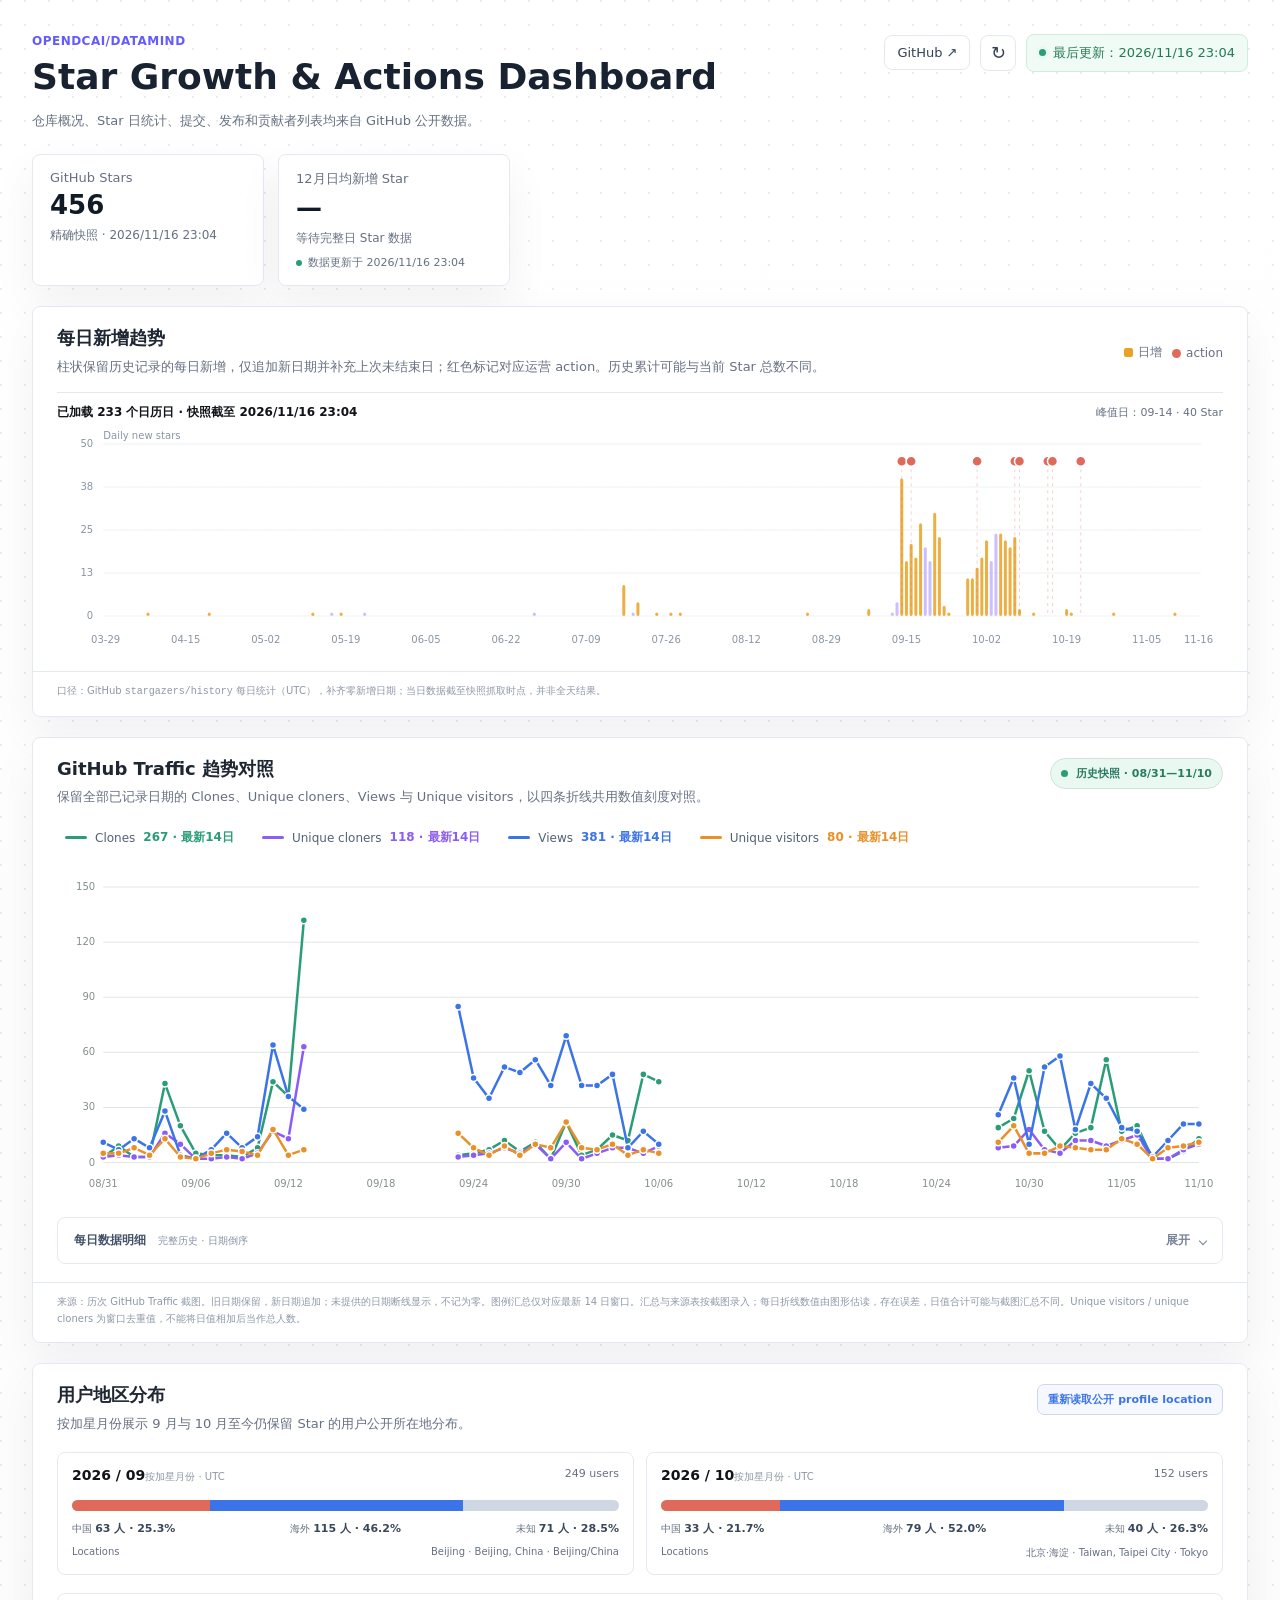
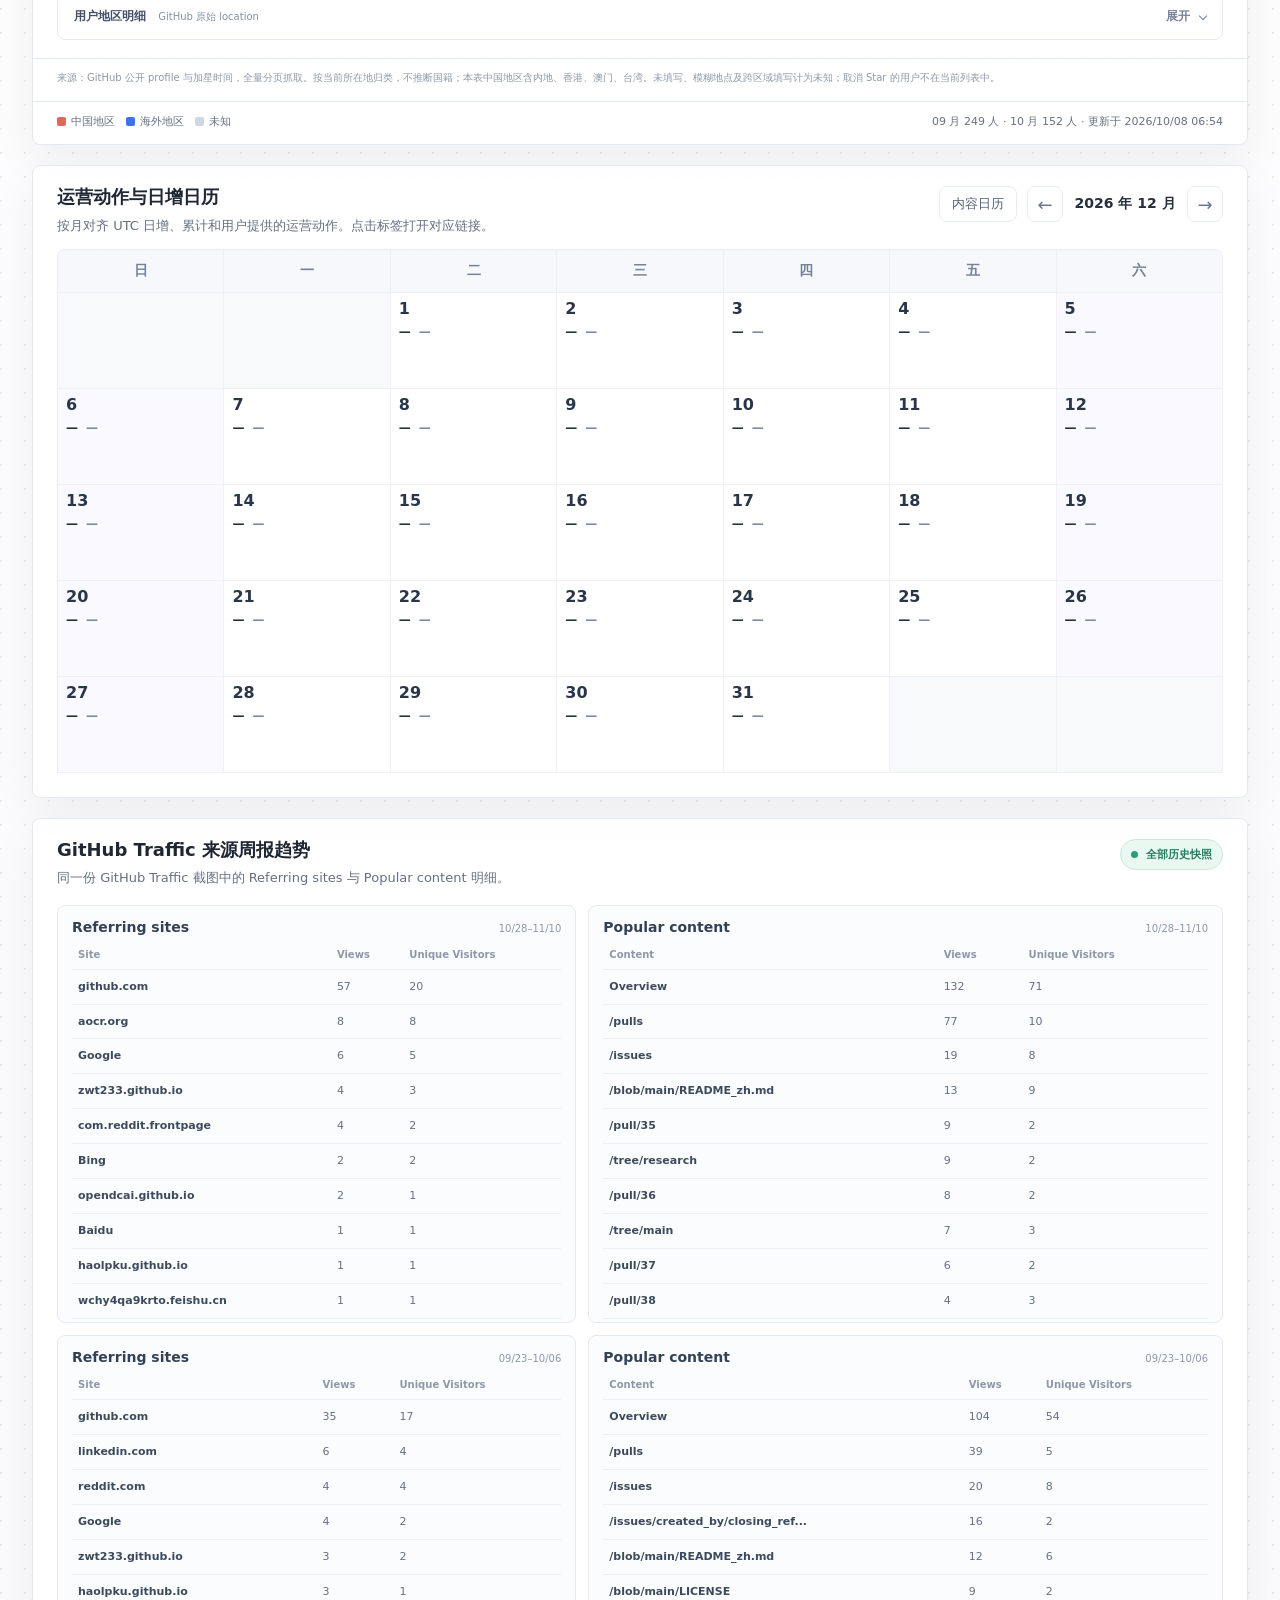
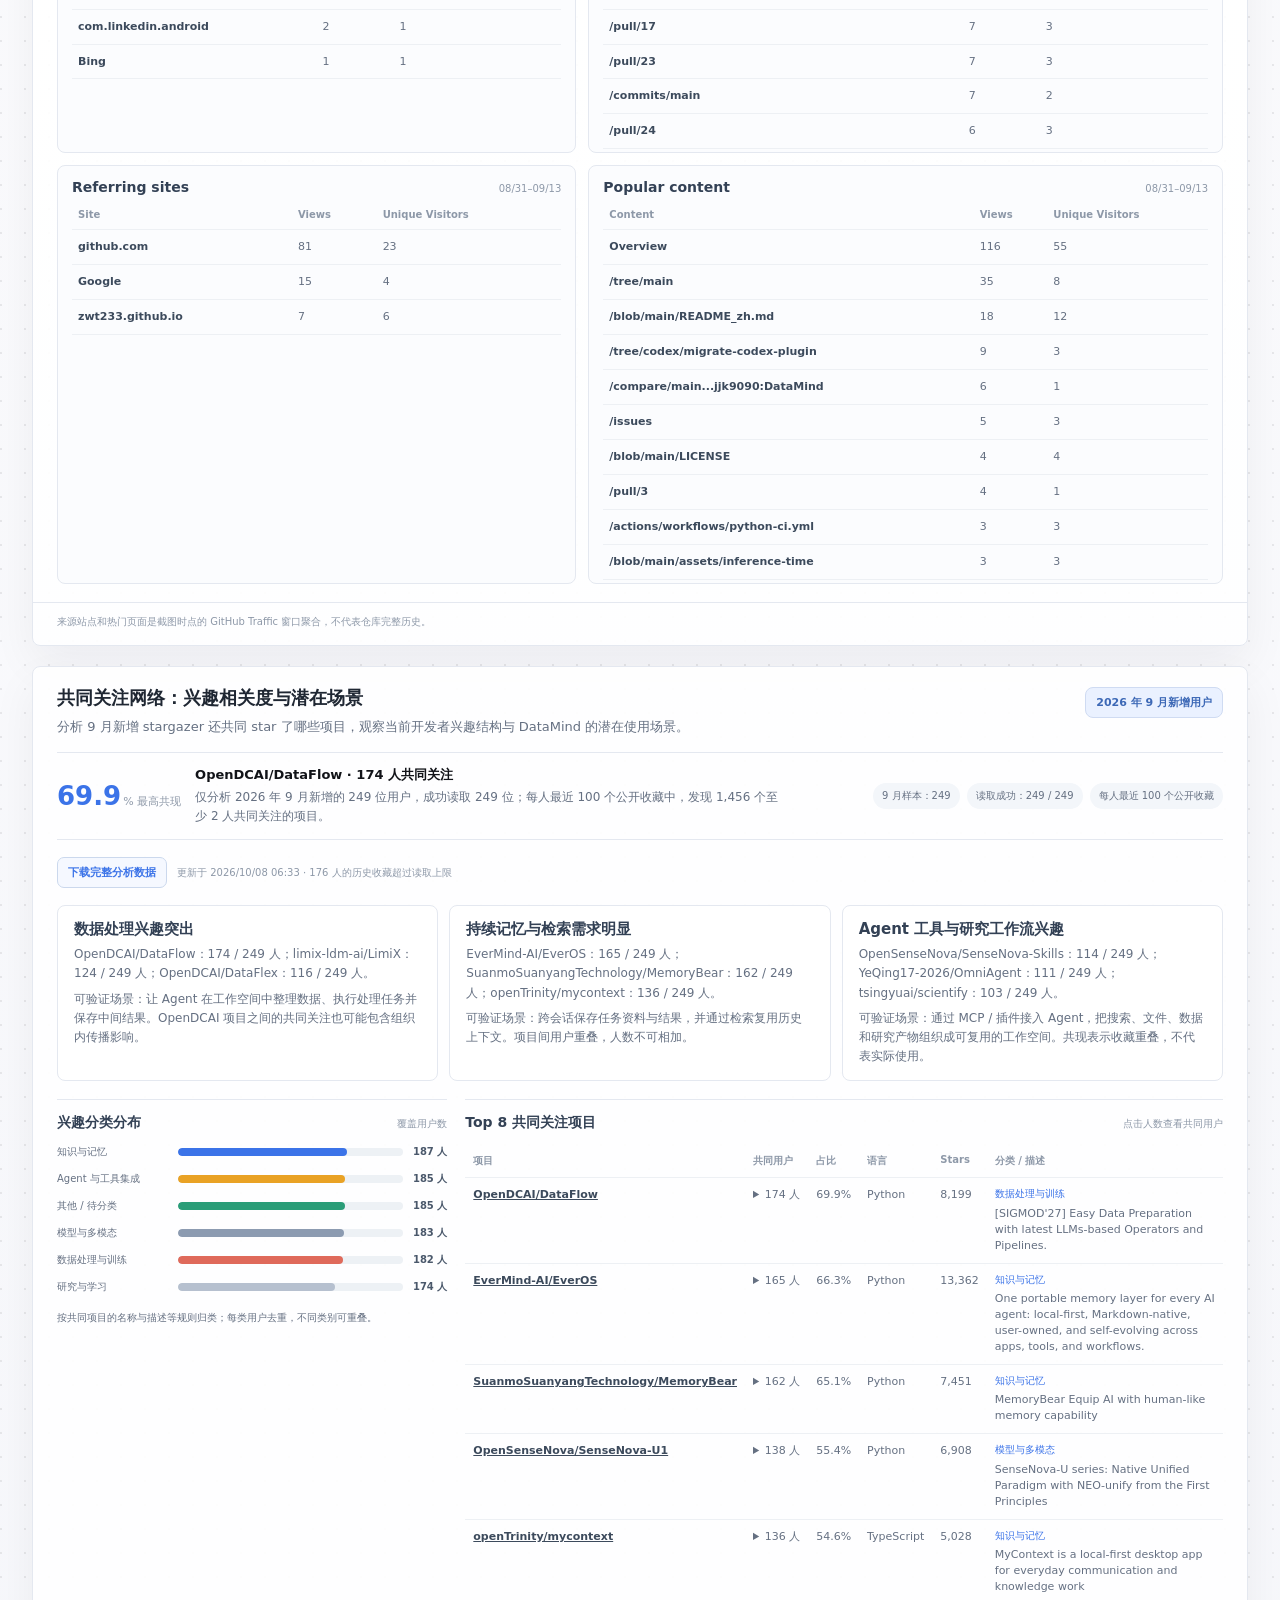
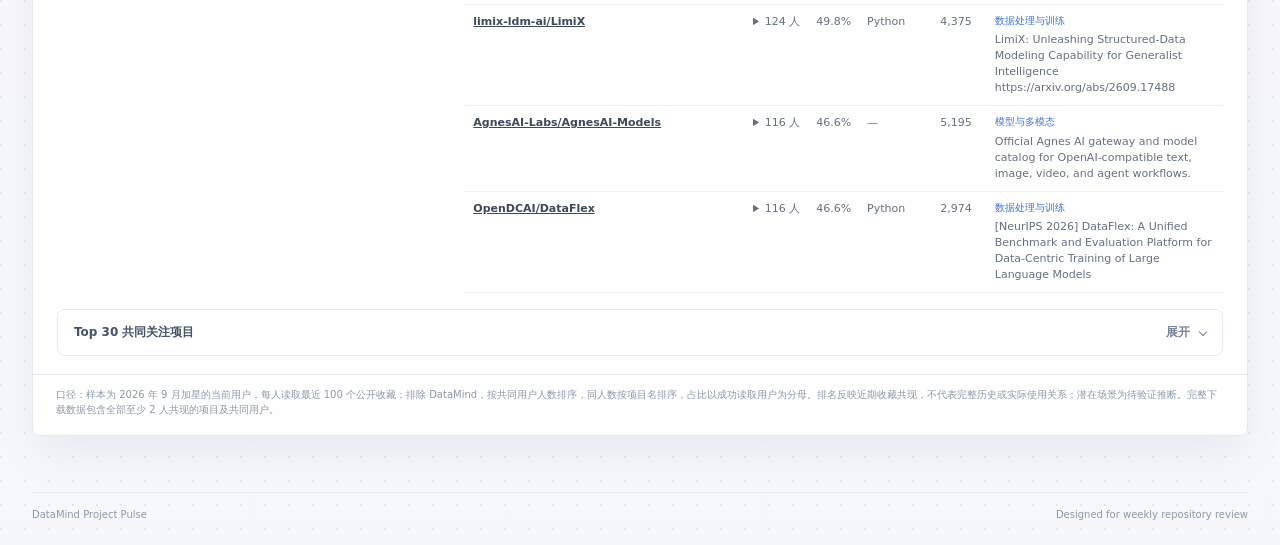
==== commit 64c16d9e: "Update dashboard snapshot" ====
--- a/index.html
+++ b/index.html
@@ -187,7 +187,7 @@
       </footer>
     </div>
     <div class="toast" id="toast" role="status" aria-live="polite"></div>
-    <script src="./data/stars.js?v=202611151929"></script>
+    <script src="./data/stars.js?v=202611162304"></script>
     <script src="./data/regions.js?v=20261008-monthly"></script>
     <script src="./data/network.js?v=20261008"></script>
     <script src="./data/traffic-history.js?v=20261112"></script>
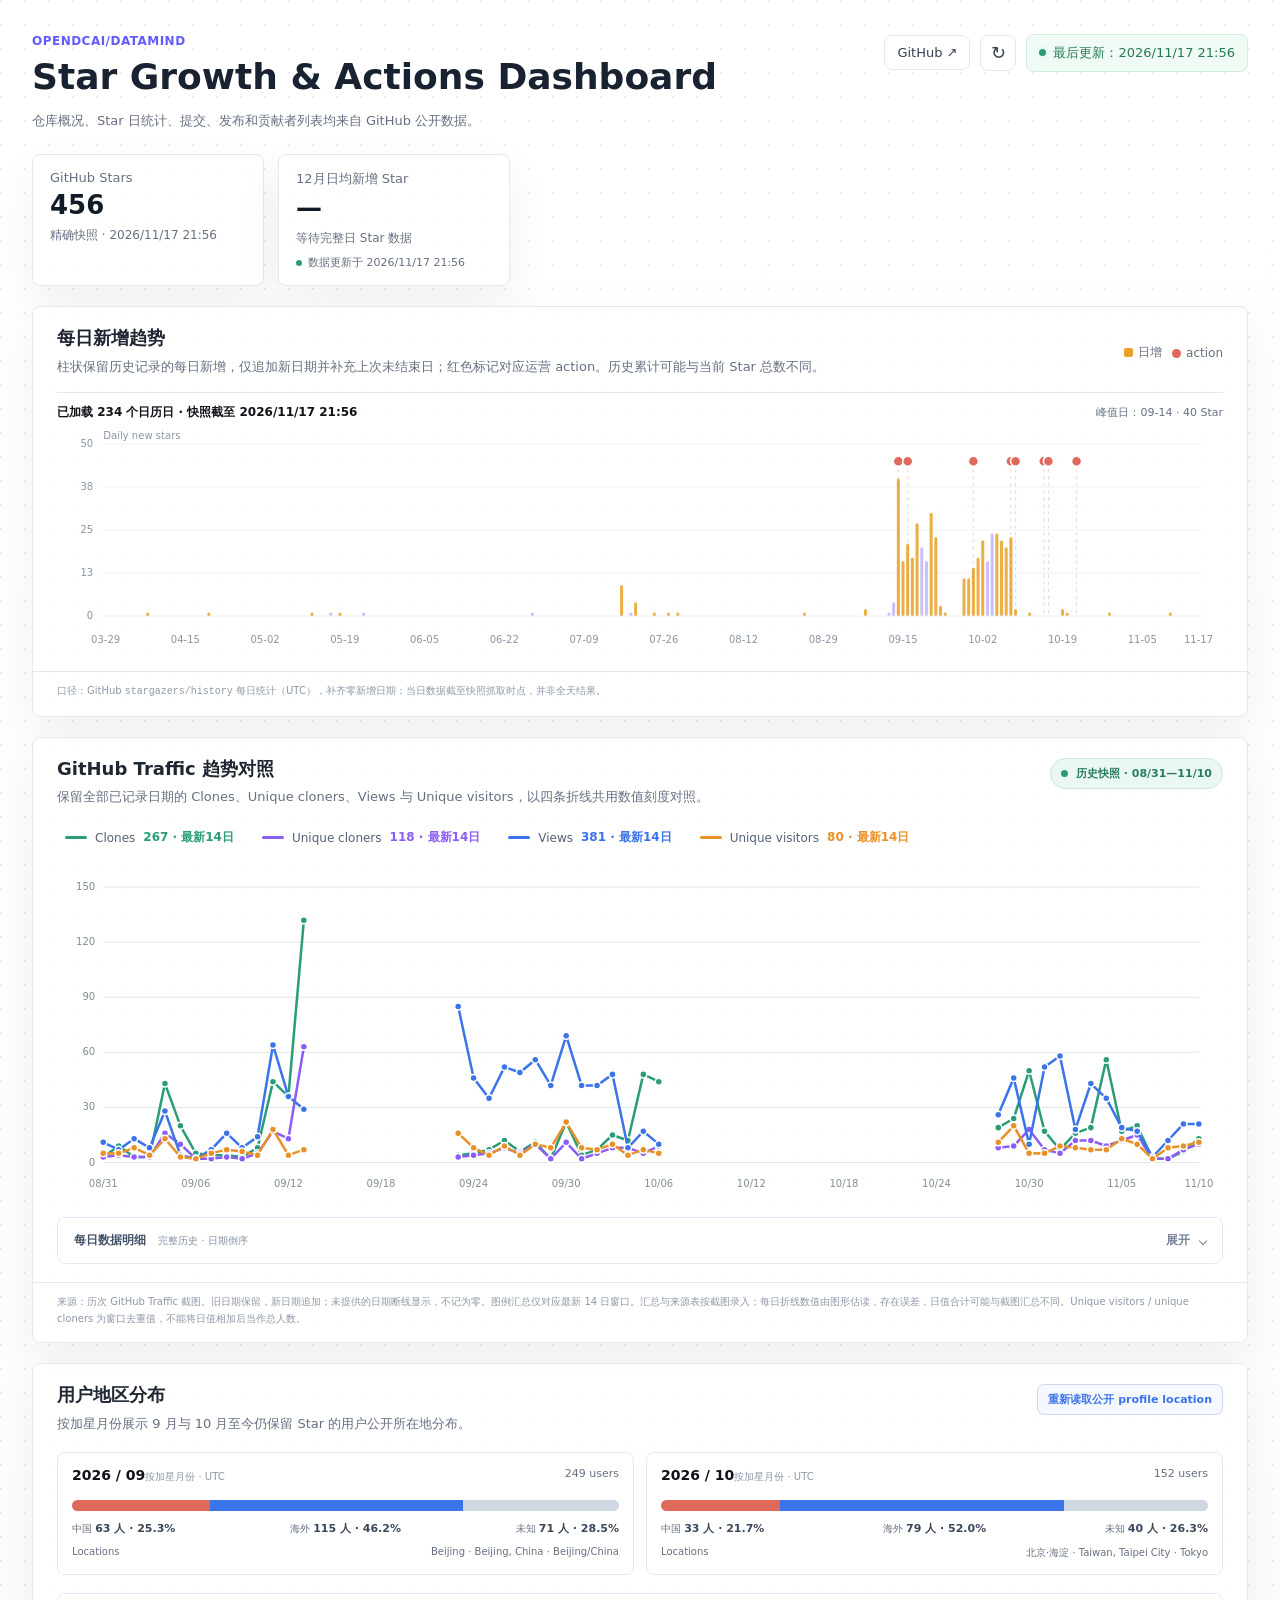
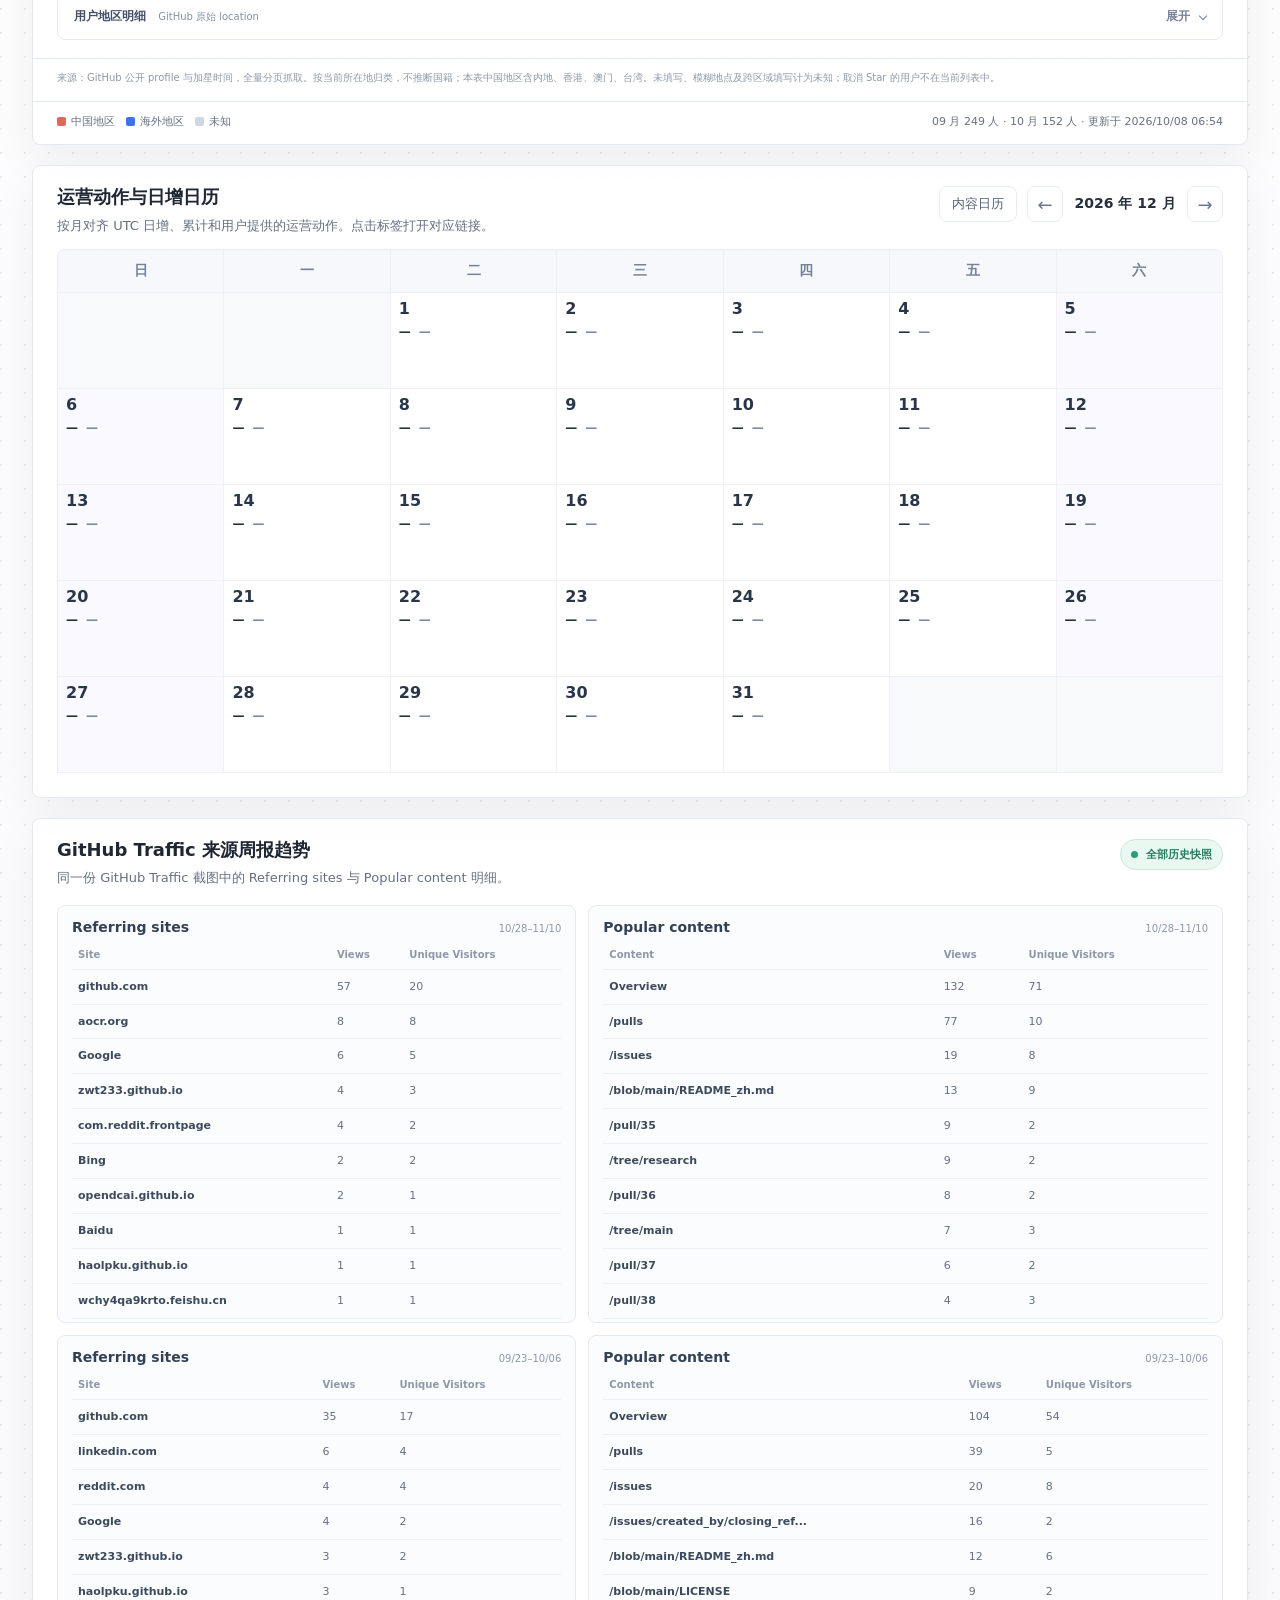
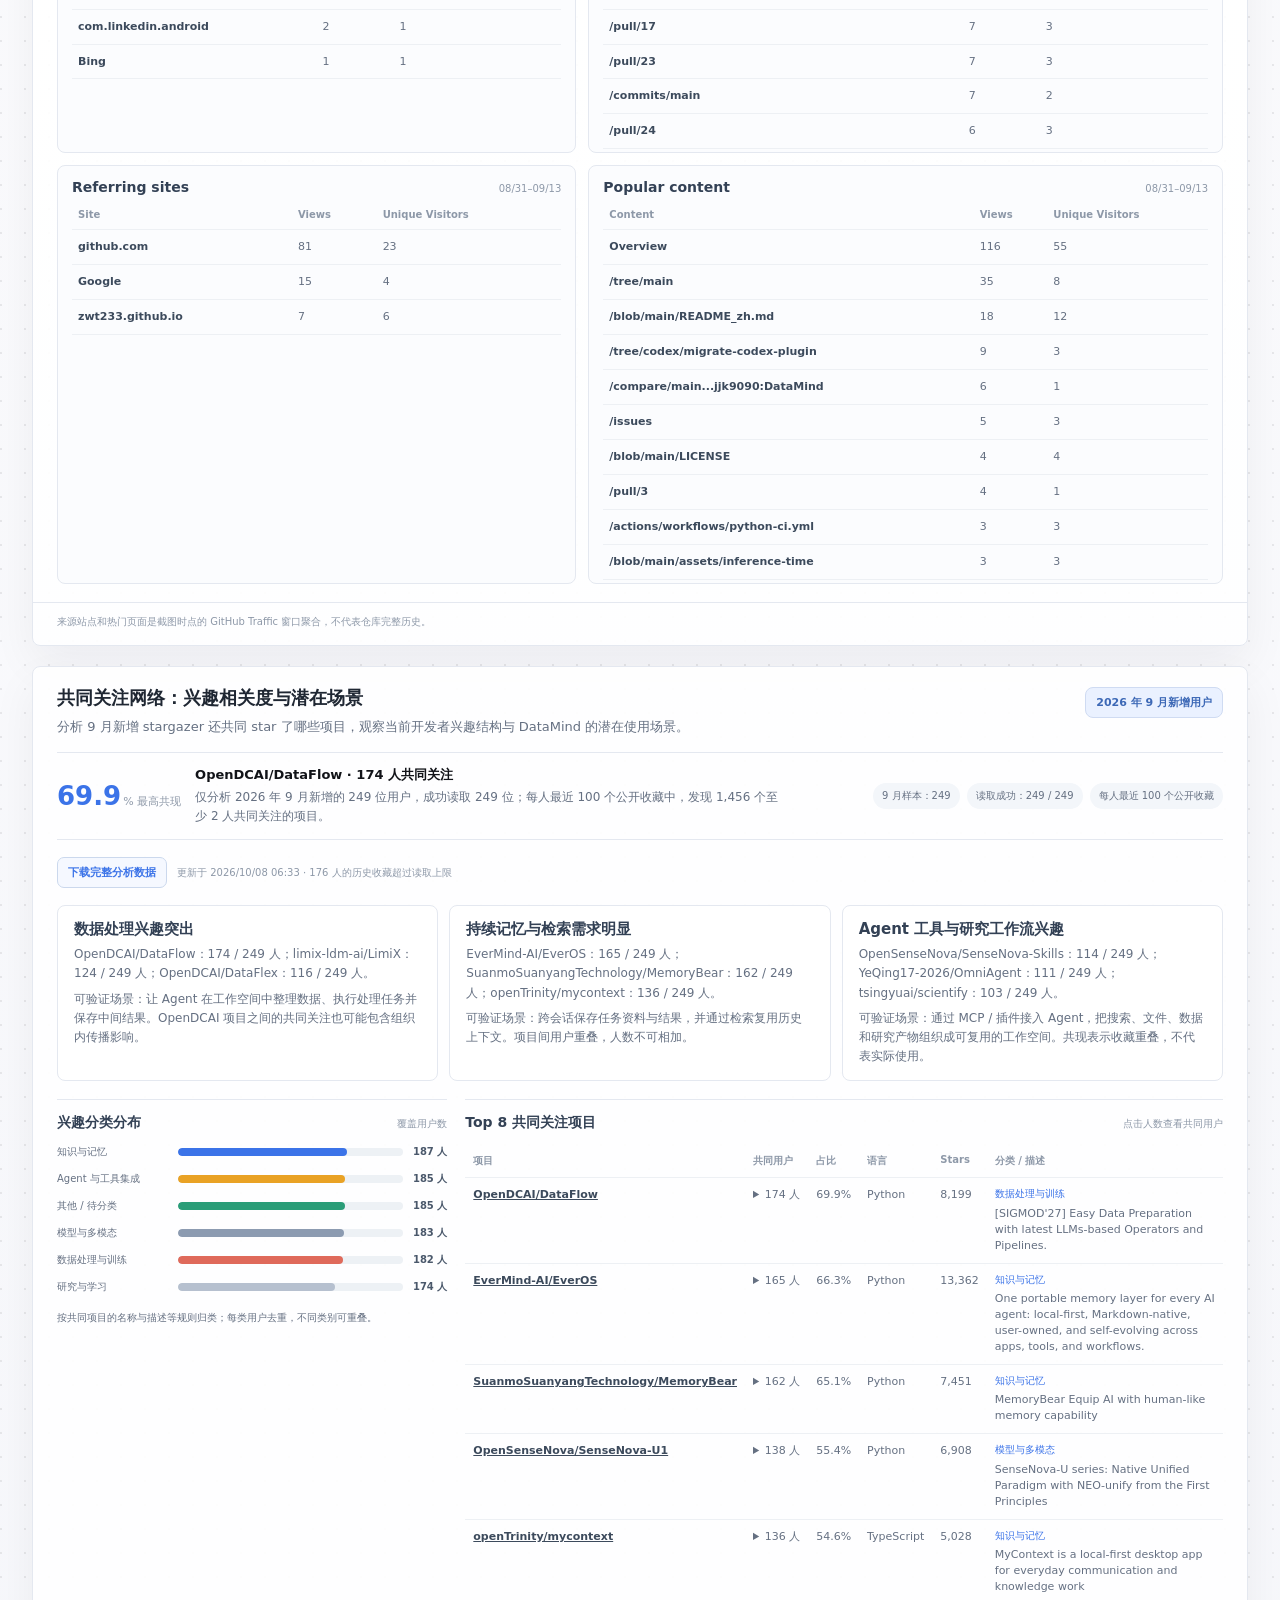
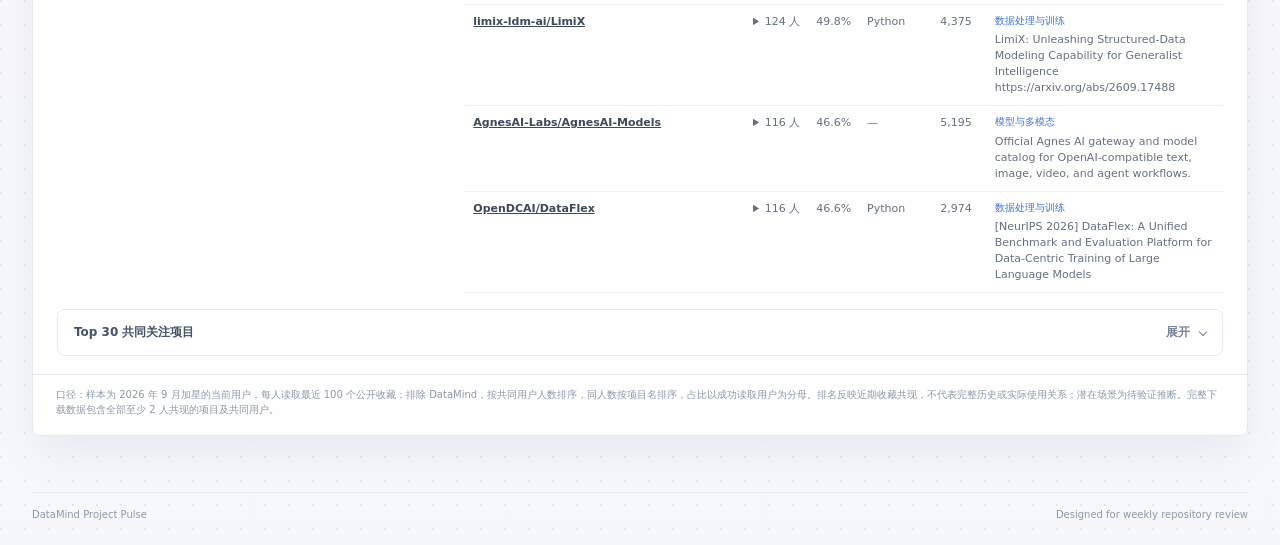
==== commit 81483e64: "Update dashboard snapshot" ====
--- a/index.html
+++ b/index.html
@@ -187,7 +187,7 @@
       </footer>
     </div>
     <div class="toast" id="toast" role="status" aria-live="polite"></div>
-    <script src="./data/stars.js?v=202611162304"></script>
+    <script src="./data/stars.js?v=202611172156"></script>
     <script src="./data/regions.js?v=20261008-monthly"></script>
     <script src="./data/network.js?v=20261008"></script>
     <script src="./data/traffic-history.js?v=20261112"></script>
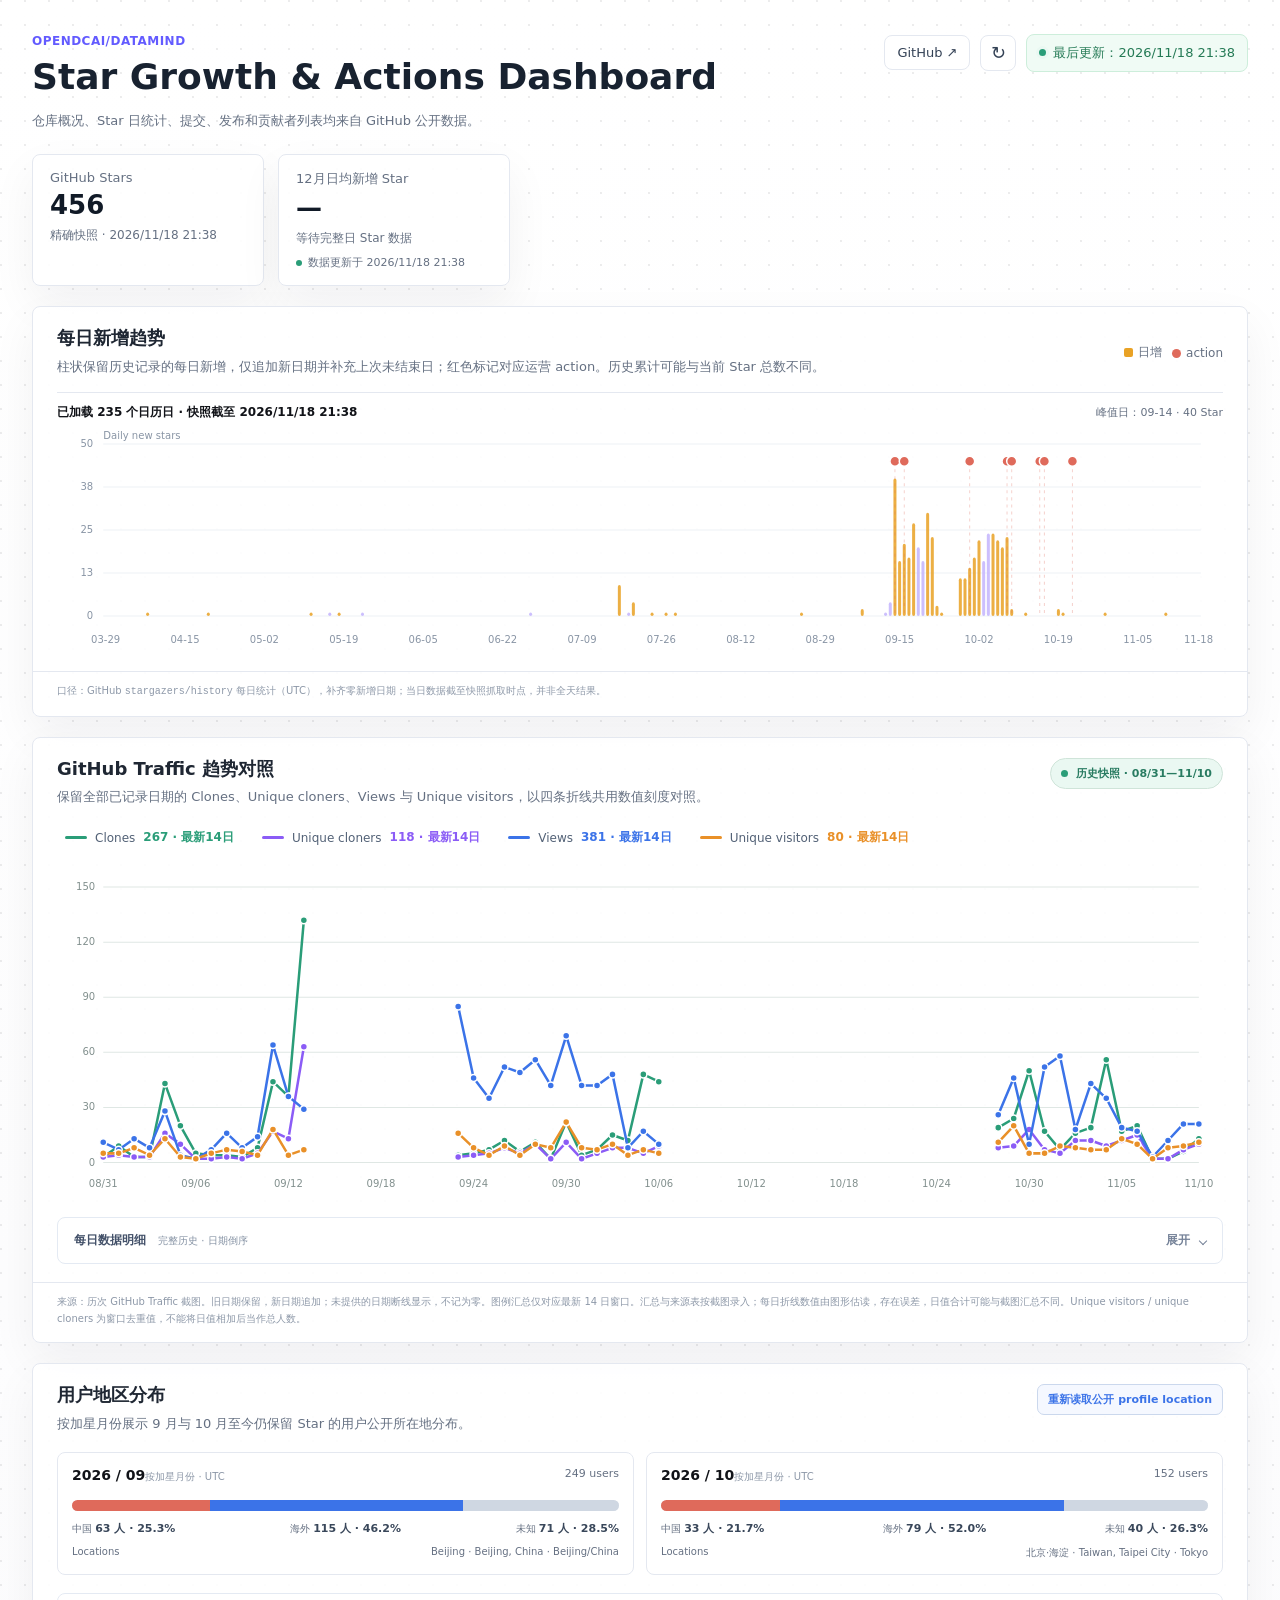
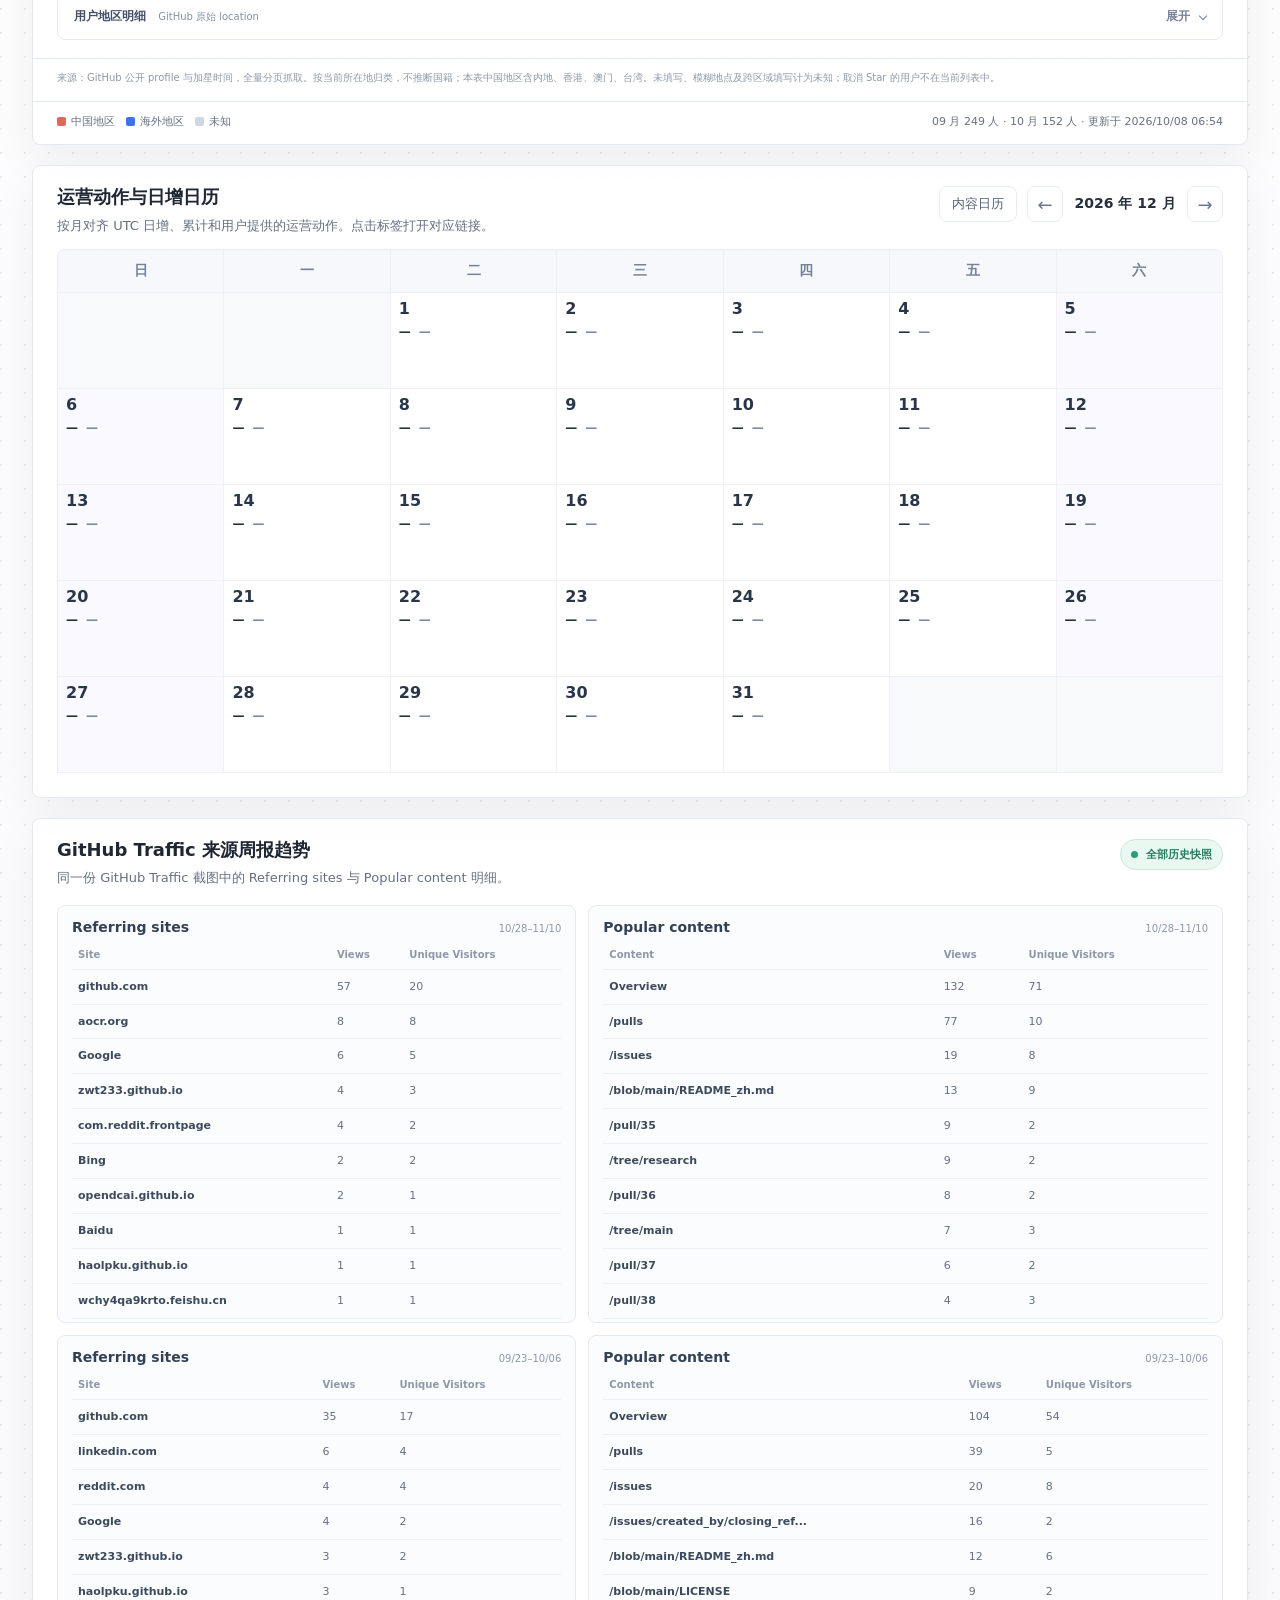
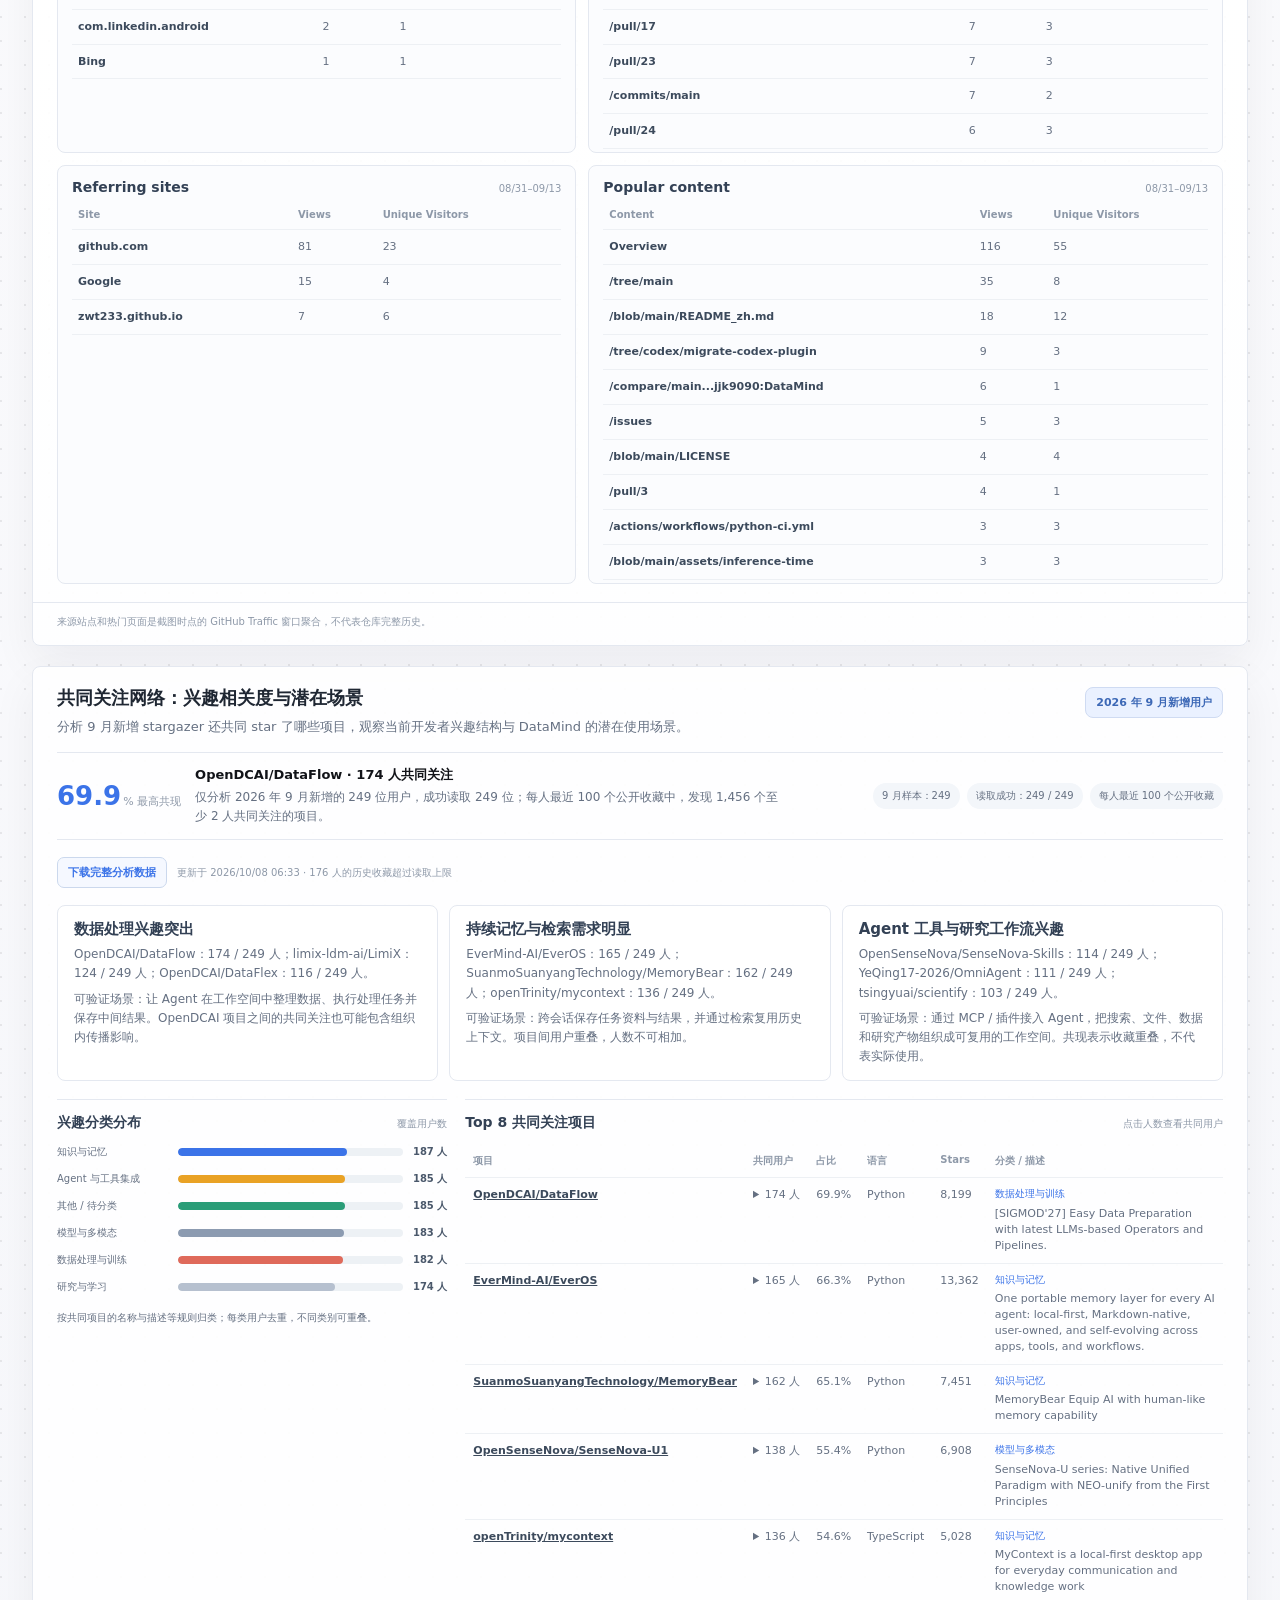
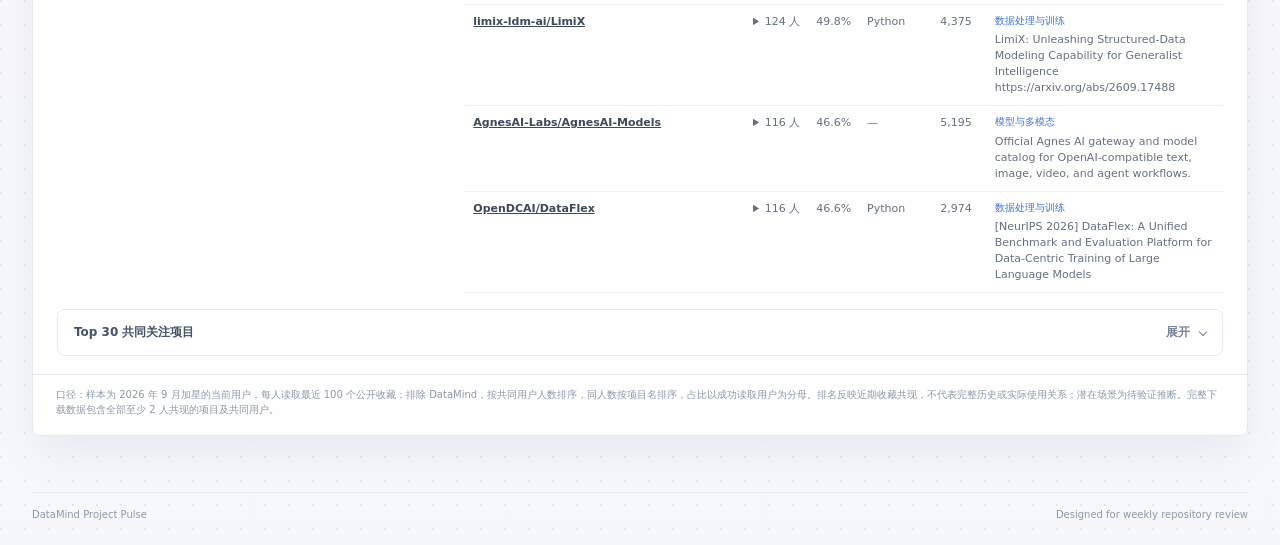
==== commit 328eb0b9: "Update dashboard snapshot" ====
--- a/index.html
+++ b/index.html
@@ -187,7 +187,7 @@
       </footer>
     </div>
     <div class="toast" id="toast" role="status" aria-live="polite"></div>
-    <script src="./data/stars.js?v=202611172156"></script>
+    <script src="./data/stars.js?v=202611182138"></script>
     <script src="./data/regions.js?v=20261008-monthly"></script>
     <script src="./data/network.js?v=20261008"></script>
     <script src="./data/traffic-history.js?v=20261112"></script>
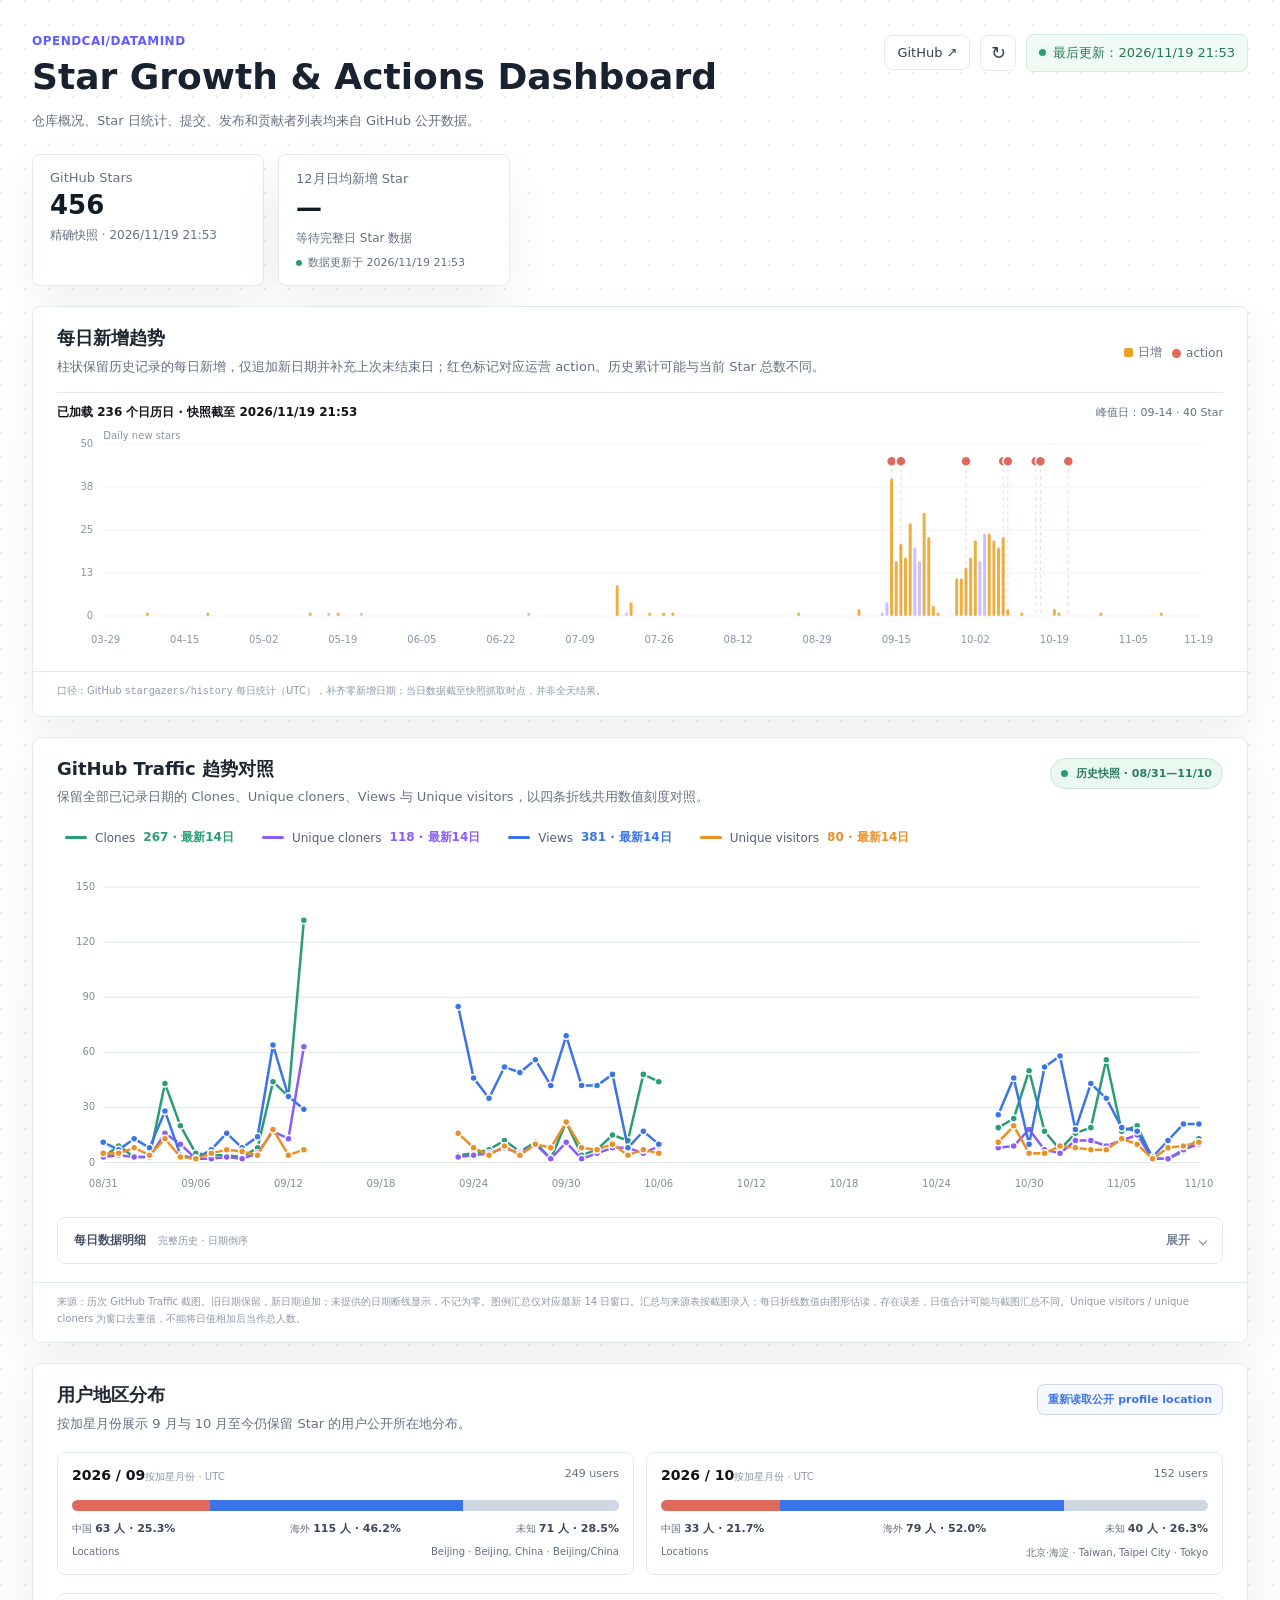
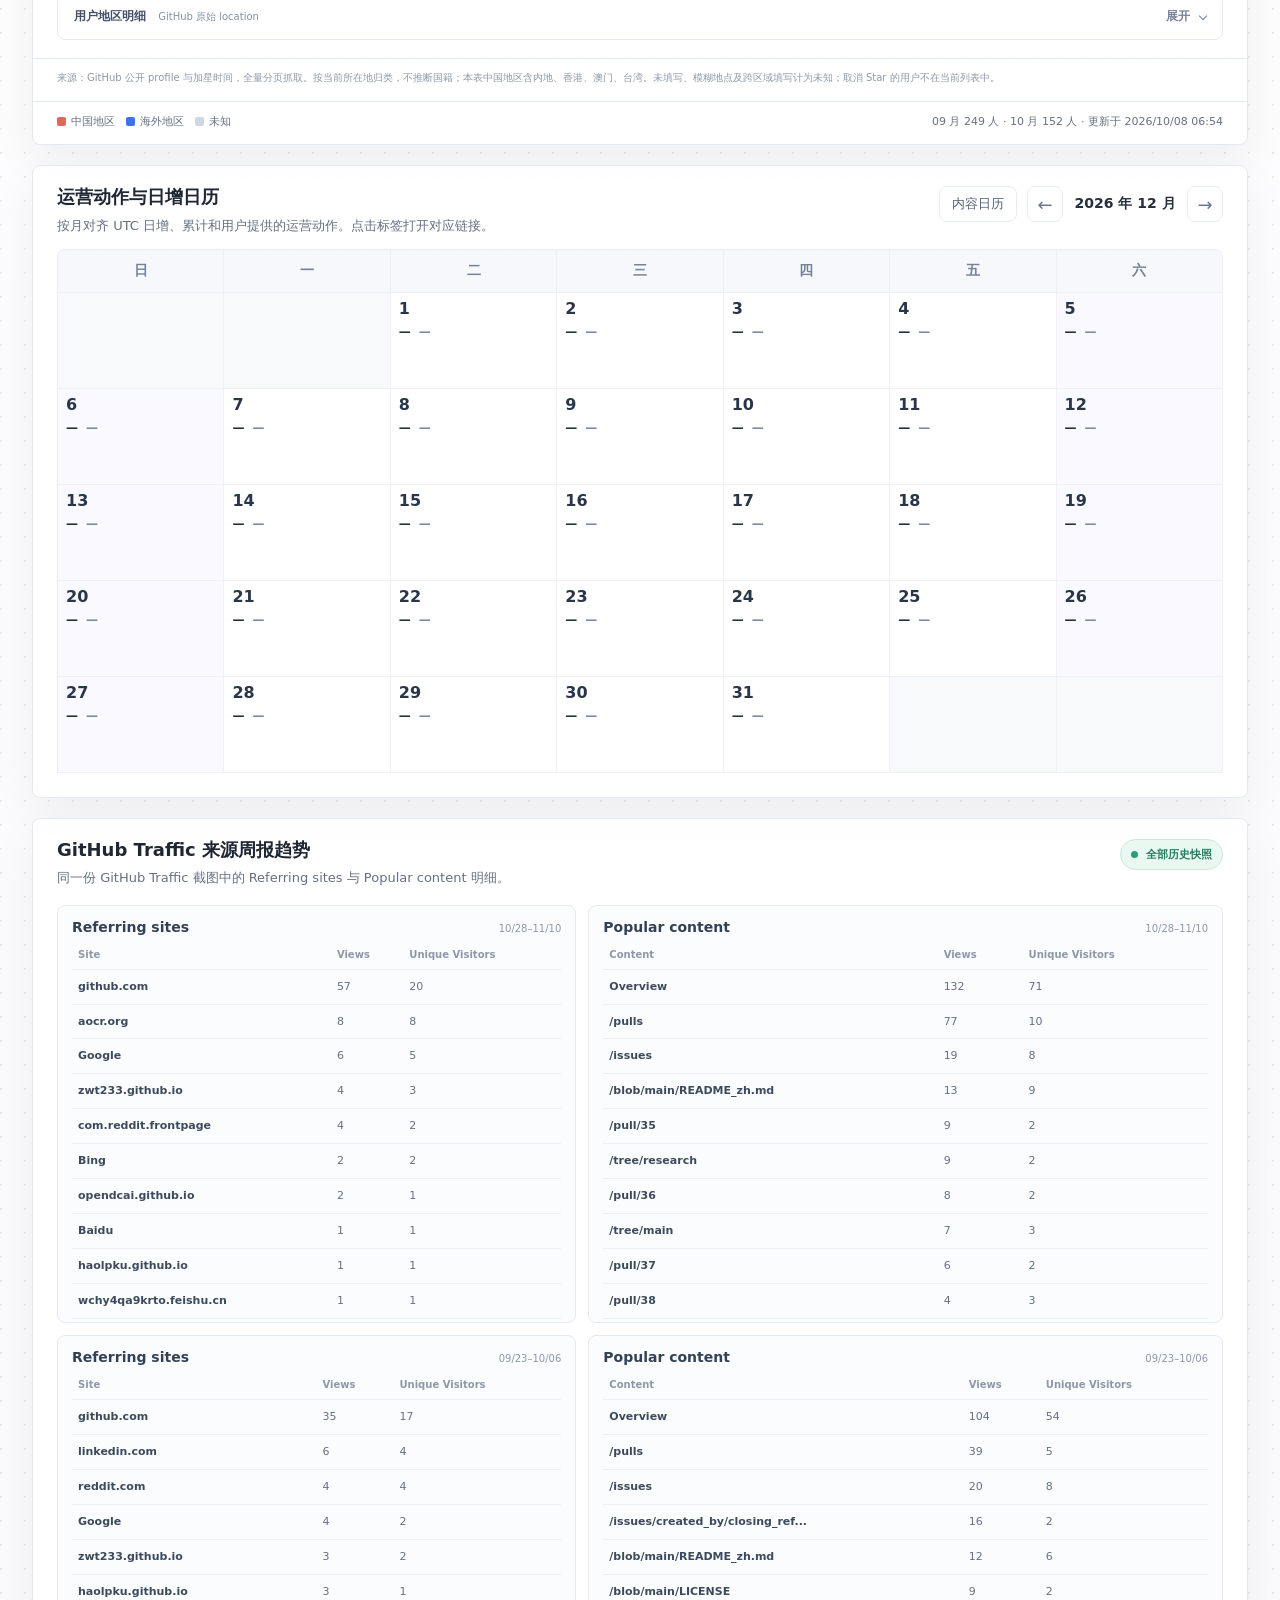
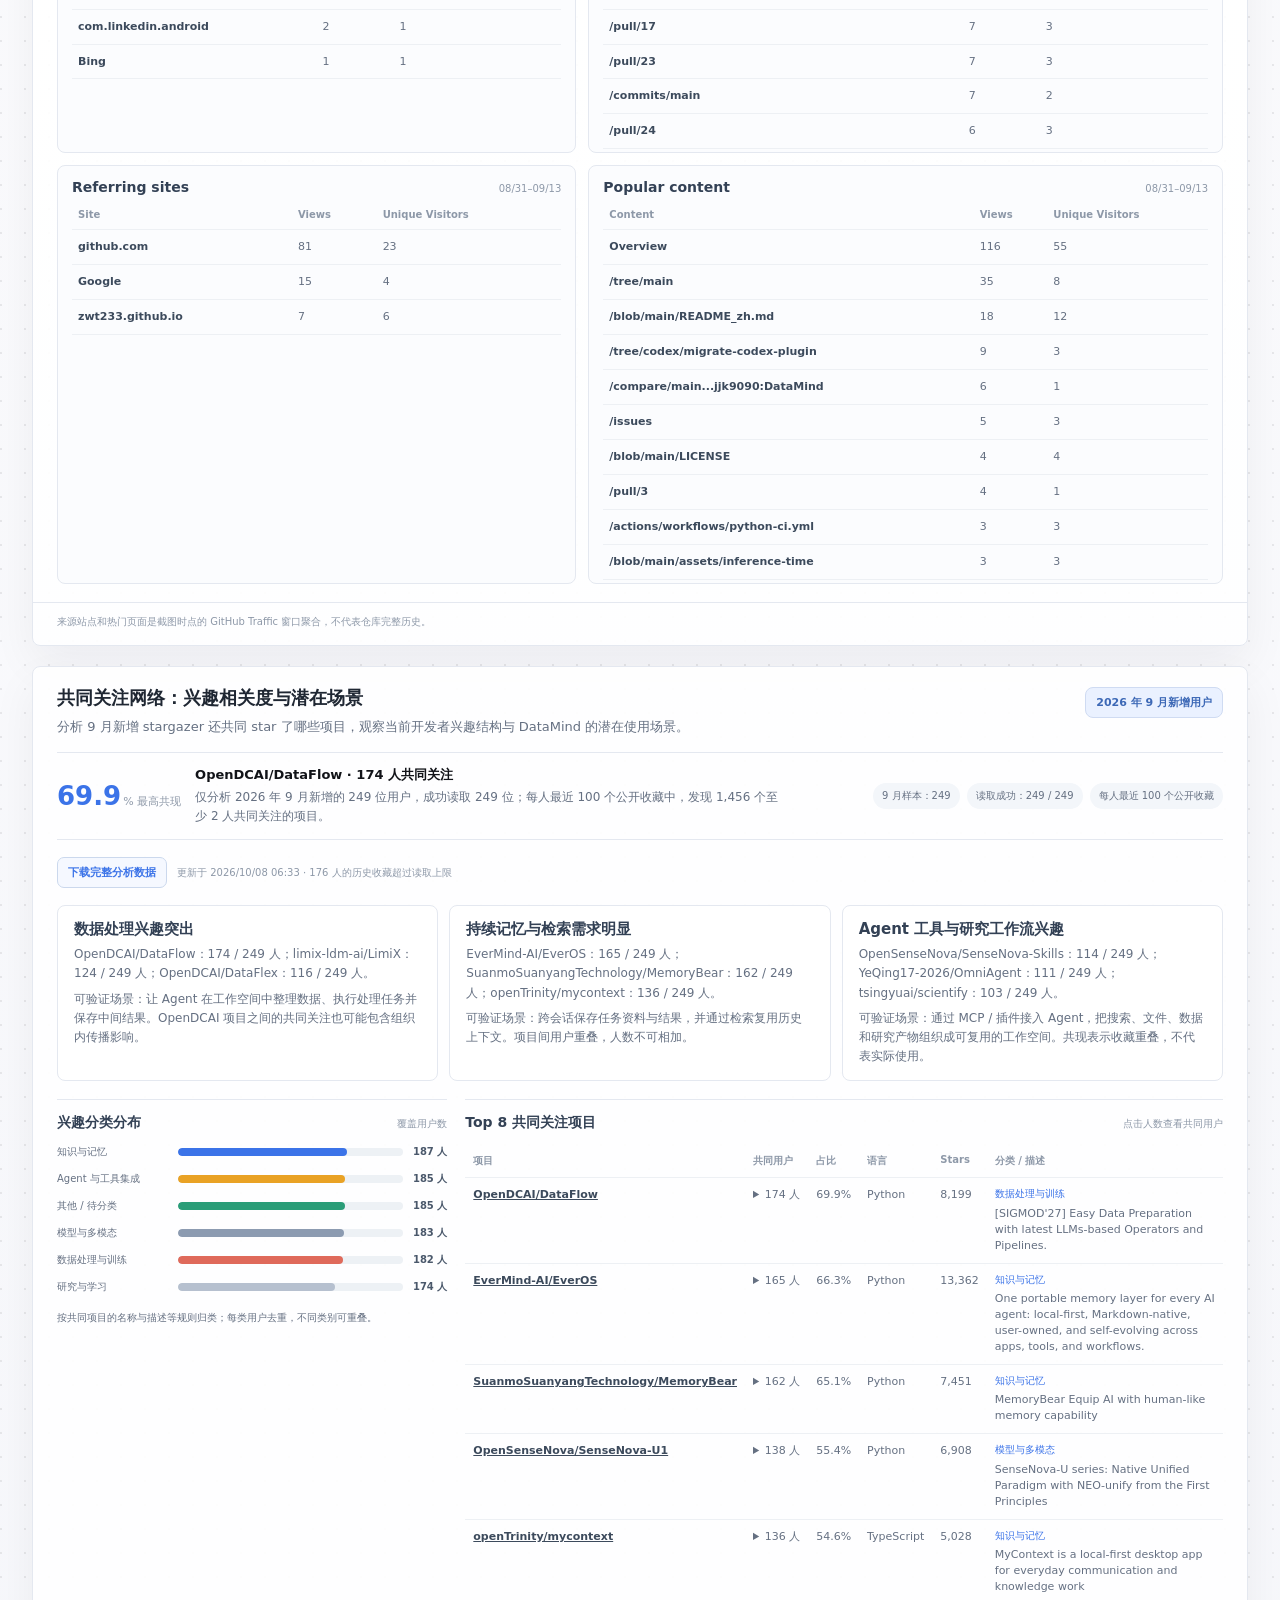
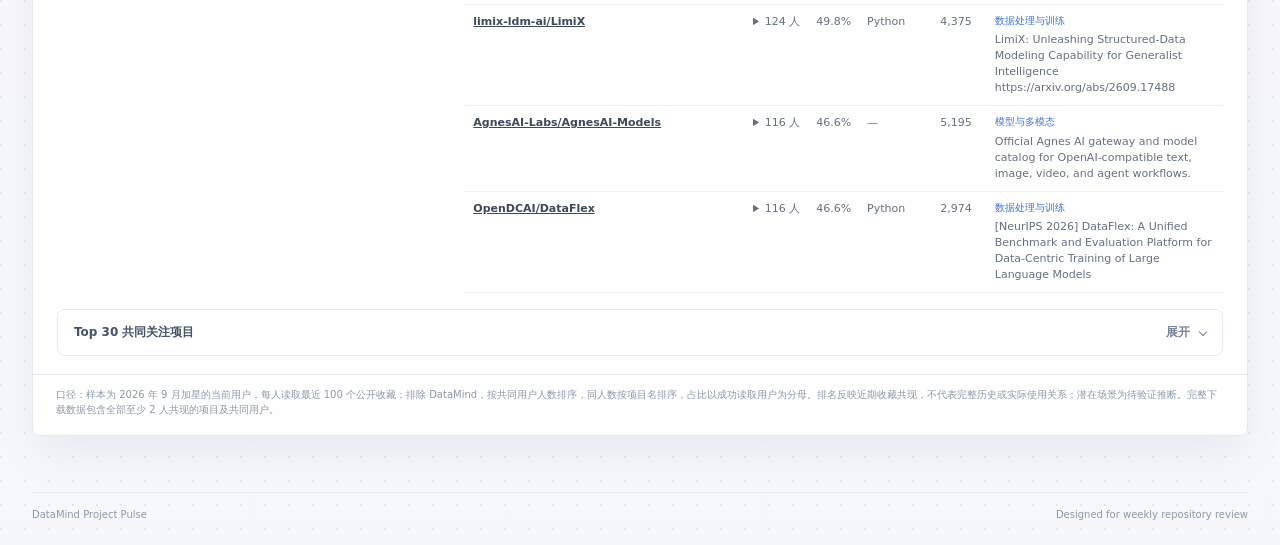
==== commit 18169ff6: "Update dashboard snapshot" ====
--- a/index.html
+++ b/index.html
@@ -187,7 +187,7 @@
       </footer>
     </div>
     <div class="toast" id="toast" role="status" aria-live="polite"></div>
-    <script src="./data/stars.js?v=202611182138"></script>
+    <script src="./data/stars.js?v=202611192153"></script>
     <script src="./data/regions.js?v=20261008-monthly"></script>
     <script src="./data/network.js?v=20261008"></script>
     <script src="./data/traffic-history.js?v=20261112"></script>
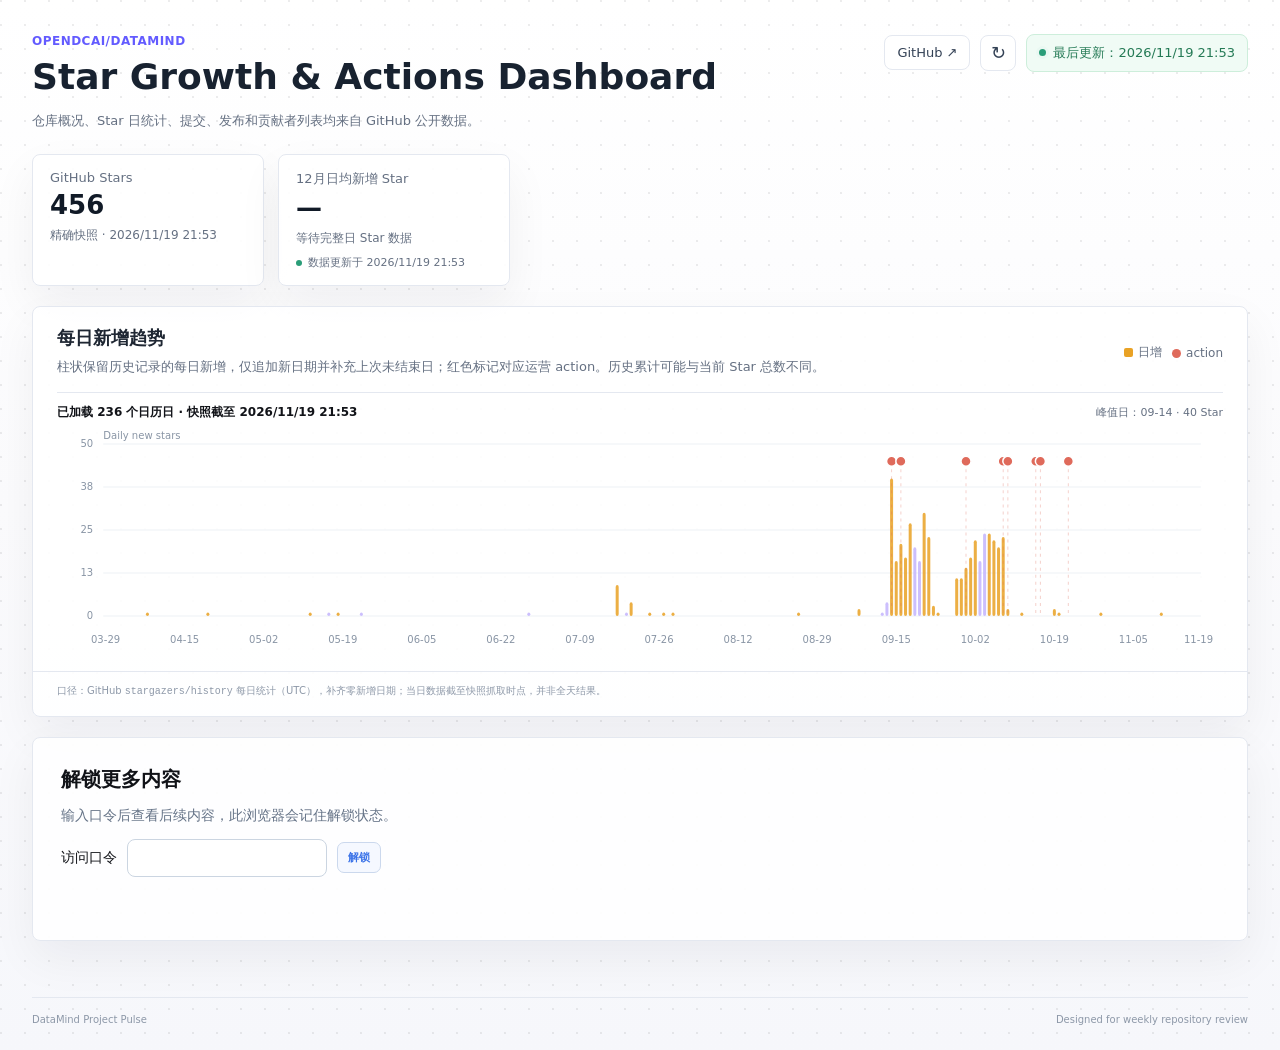
==== commit 6760d85b: "Add browser-persisted password gate before traffic section" ====
--- a/index.html
+++ b/index.html
@@ -10,6 +10,7 @@
     <link rel="apple-touch-icon" href="./apple-touch-icon.png?v=20260918-star" sizes="180x180" />
     <link rel="stylesheet" href="./styles.css?v=20260918-compact" />
     <link rel="stylesheet" href="./dataflex-theme.css?v=20260918" />
+    <link rel="stylesheet" href="./access-gate.css?v=20261120" />
   </head>
   <body>
     <div class="app-shell">
@@ -66,6 +67,17 @@
           <div class="traffic-snapshot-note">口径：GitHub <code>stargazers/history</code> 每日统计（UTC），补齐零新增日期；当日数据截至快照抓取时点，并非全天结果。</div>
         </section>
 
+        <section class="panel" id="accessGate" aria-labelledby="accessTitle">
+          <h2 id="accessTitle">解锁更多内容</h2>
+          <p>输入口令后查看后续内容，此浏览器会记住解锁状态。</p>
+          <form id="accessForm">
+            <label for="accessPassword">访问口令</label>
+            <input id="accessPassword" type="password" autocomplete="current-password" required aria-describedby="accessError" />
+            <button class="inline-button" type="submit">解锁</button>
+          </form>
+          <p id="accessError" role="status" aria-live="polite"></p>
+        </section>
+        <div id="lockedContent" hidden>
         <section class="panel" id="visitor-star">
           <div class="panel-heading">
             <div>
@@ -179,6 +191,7 @@
           <details class="traffic-daily-details"><summary><span>Top 30 共同关注项目</span><span class="traffic-details-toggle"><span class="when-closed">展开</span><span class="when-open">收起</span><i aria-hidden="true"></i></span></summary><div class="traffic-daily-table-scroll"><table class="traffic-daily-table"><thead><tr><th>项目</th><th>共同用户</th><th>占比</th><th>语言</th><th>Stars</th><th>分类 / 描述</th></tr></thead><tbody id="networkRankingBody"></tbody></table></div></details>
           <p class="network-note">口径：样本为 2026 年 9 月加星的当前用户，每人读取最近 100 个公开收藏；排除 DataMind，按共同用户人数排序，同人数按项目名排序，占比以成功读取用户为分母。排名反映近期收藏共现，不代表完整历史或实际使用关系；潜在场景为待验证推断。完整下载数据包含全部至少 2 人共现的项目及共同用户。</p>
         </section>
+        </div>
       </main>
 
       <footer class="footer">
@@ -187,7 +200,8 @@
       </footer>
     </div>
     <div class="toast" id="toast" role="status" aria-live="polite"></div>
-    <script src="./data/stars.js?v=202611192153"></script>
+    <script src="./access-gate.js?v=20261120"></script>
+    <script src="./data/stars.js?v=202611181011"></script>
     <script src="./data/regions.js?v=20261008-monthly"></script>
     <script src="./data/network.js?v=20261008"></script>
     <script src="./data/traffic-history.js?v=20261112"></script>
--- a/access-gate.css
+++ b/access-gate.css
@@ -0,0 +1,8 @@
+#lockedContent { display: contents; }
+#lockedContent[hidden], #accessGate[hidden] { display: none !important; }
+#accessGate { padding: 28px; }
+#accessGate h2 { margin: 0 0 12px; font-size: 20px; }
+#accessGate p { color: #657387; }
+#accessForm { display: flex; gap: 10px; flex-wrap: wrap; align-items: center; }
+#accessPassword { font: inherit; border: 1px solid #cbd5e1; border-radius: 8px; padding: 10px 12px; max-width: 100%; box-sizing: border-box; }
+#accessError { min-height: 1.5em; margin-bottom: 0; color: #b42318 !important; }
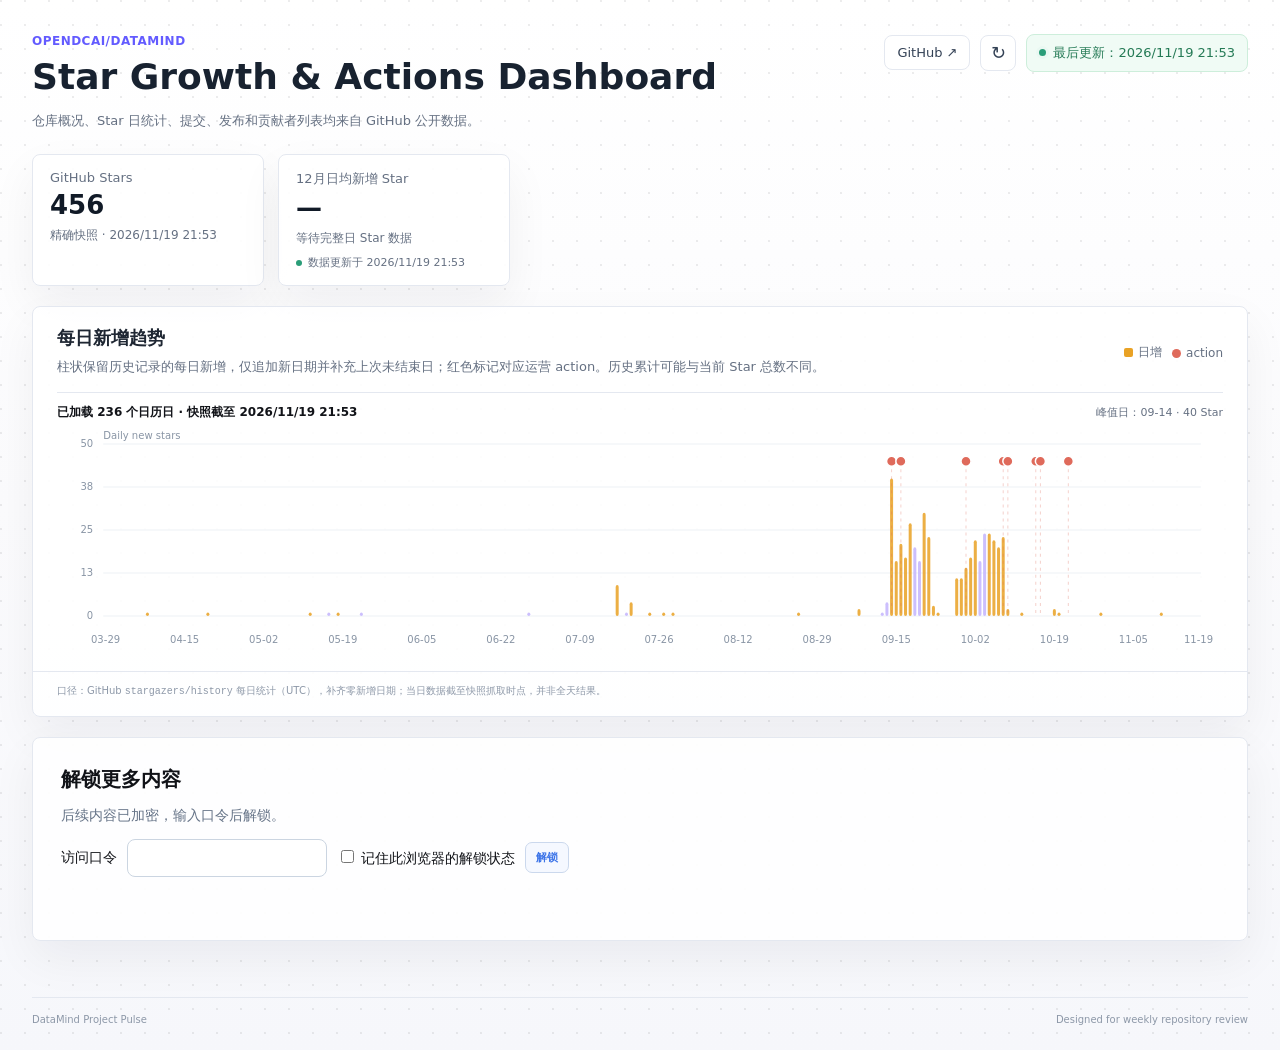
==== commit 213b1fef: "Encrypt protected dashboard source and deploy ciphertext-only Pages artifacts" ====
--- a/index.html
+++ b/index.html
@@ -10,7 +10,7 @@
     <link rel="apple-touch-icon" href="./apple-touch-icon.png?v=20260918-star" sizes="180x180" />
     <link rel="stylesheet" href="./styles.css?v=20260918-compact" />
     <link rel="stylesheet" href="./dataflex-theme.css?v=20260918" />
-    <link rel="stylesheet" href="./access-gate.css?v=20261120" />
+      <link rel="stylesheet" href="./access-gate.css?v=encrypted-1" />
   </head>
   <body>
     <div class="app-shell">
@@ -69,142 +69,22 @@
 
         <section class="panel" id="accessGate" aria-labelledby="accessTitle">
           <h2 id="accessTitle">解锁更多内容</h2>
-          <p>输入口令后查看后续内容，此浏览器会记住解锁状态。</p>
+          <p>后续内容已加密，输入口令后解锁。</p>
           <form id="accessForm">
             <label for="accessPassword">访问口令</label>
             <input id="accessPassword" type="password" autocomplete="current-password" required aria-describedby="accessError" />
+            <label><input id="rememberUnlock" type="checkbox" /> 记住此浏览器的解锁状态</label>
             <button class="inline-button" type="submit">解锁</button>
           </form>
           <p id="accessError" role="status" aria-live="polite"></p>
         </section>
-        <div id="lockedContent" hidden>
-        <section class="panel" id="visitor-star">
-          <div class="panel-heading">
-            <div>
-              <h2>GitHub Traffic 趋势对照</h2>
-              <p>保留全部已记录日期的 Clones、Unique cloners、Views 与 Unique visitors，以四条折线共用数值刻度对照。</p>
-            </div>
-            <span class="source-pill"><i></i>历史快照 · 08/31—11/10</span>
-          </div>
-          <div class="traffic-chart-grid" id="trafficDailyCharts"></div>
-          <details class="traffic-daily-details">
-            <summary><span>每日数据明细 <small>完整历史 · 日期倒序</small></span><span class="traffic-details-toggle"><span class="when-closed">展开</span><span class="when-open">收起</span><i aria-hidden="true"></i></span></summary>
-            <div class="traffic-daily-table-scroll" role="region" aria-label="每日流量数据明细" tabindex="0">
-              <table class="traffic-daily-table">
-                <thead><tr><th scope="col">日期</th><th scope="col">Star / UV</th><th scope="col">独立访客</th><th scope="col">新增 stars</th><th scope="col">Views</th><th scope="col">Clones</th><th scope="col">独立 cloners</th></tr></thead>
-                <tbody id="trafficDailyTableBody"></tbody>
-              </table>
-            </div>
-            <p class="traffic-daily-table-note">Star / UV = 当日新增 Star ÷ 当日独立访客；仅为数量比值，不代表访客的实际转化率。暂无数据或 UV 为 0 时显示「—」。</p>
-          </details>
-          <div class="traffic-snapshot-note">来源：历次 GitHub Traffic 截图。旧日期保留，新日期追加；未提供的日期断线显示，不记为零。图例汇总仅对应最新 14 日窗口。汇总与来源表按截图录入；每日折线数值由图形估读，存在误差，日值合计可能与截图汇总不同。Unique visitors / unique cloners 为窗口去重值，不能将日值相加后当作总人数。</div>
-        </section>
-
-        <section class="panel" id="regions">
-          <div class="panel-heading">
-            <div>
-              <h2>用户地区分布</h2>
-              <p>按加星月份展示 9 月与 10 月至今仍保留 Star 的用户公开所在地分布。</p>
-            </div>
-            <button class="inline-button" id="loadRegionsButton" type="button">读取公开 profile location</button>
-          </div>
-          <div class="region-grid" id="regionGrid"></div>
-          <details class="traffic-daily-details">
-            <summary><span>用户地区明细 <small>GitHub 原始 location</small></span><span class="traffic-details-toggle"><span class="when-closed">展开</span><span class="when-open">收起</span><i aria-hidden="true"></i></span></summary>
-            <div class="traffic-daily-table-scroll" role="region" aria-label="用户地区明细" tabindex="0"><table class="traffic-daily-table"><thead><tr><th scope="col">GitHub 用户</th><th scope="col">加星日期（UTC）</th><th scope="col">公开 location</th><th scope="col">地区分类</th></tr></thead><tbody id="regionDetailsBody"></tbody></table></div>
-          </details>
-          <div class="traffic-snapshot-note">来源：GitHub 公开 profile 与加星时间，全量分页抓取。按当前所在地归类，不推断国籍；本表中国地区含内地、香港、澳门、台湾。未填写、模糊地点及跨区域填写计为未知；取消 Star 的用户不在当前列表中。</div>
-          <div class="region-footer">
-            <div class="region-legend"><span><i class="legend-square china"></i>中国地区</span><span><i class="legend-square overseas"></i>海外地区</span><span><i class="legend-square unknown"></i>未知</span></div>
-            <span id="regionFooterNote">读取 9 月及 10 月用户地区快照</span>
-          </div>
-        </section>
-
-        <section class="panel" id="calendar">
-          <div class="panel-heading">
-            <div>
-              <h2>运营动作与日增日历</h2>
-              <p>按月对齐 UTC 日增、累计和用户提供的运营动作。点击标签打开对应链接。</p>
-            </div>
-            <div class="calendar-toolbar">
-              <button class="calendar-view-button" id="calendarToday" type="button" title="返回本月内容日历">内容日历</button>
-              <button class="icon-button" id="calendarPrev" type="button" aria-label="上一个月">←</button>
-              <strong id="calendarLabel">2026 年 9 月</strong>
-              <button class="icon-button" id="calendarNext" type="button" aria-label="下一个月">→</button>
-            </div>
-          </div>
-          <div class="calendar-wrap" id="actionCalendar"></div>
-        </section>
-
-        <section class="panel" id="traffic">
-          <div class="panel-heading">
-            <div>
-              <h2>GitHub Traffic 来源周报趋势</h2>
-              <p>同一份 GitHub Traffic 截图中的 Referring sites 与 Popular content 明细。</p>
-            </div>
-            <span class="source-pill"><i></i>全部历史快照</span>
-          </div>
-          <div class="traffic-tables" id="trafficTables"></div>
-          <div class="traffic-snapshot-note">来源站点和热门页面是截图时点的 GitHub Traffic 窗口聚合，不代表仓库完整历史。</div>
-        </section>
-
-        <section class="panel network-panel" id="network">
-          <div class="panel-heading">
-            <div>
-              <h2>共同关注网络：兴趣相关度与潜在场景</h2>
-              <p>分析 9 月新增 stargazer 还共同 star 了哪些项目，观察当前开发者兴趣结构与 DataMind 的潜在使用场景。</p>
-            </div>
-            <span class="period-pill">2026 年 9 月新增用户</span>
-          </div>
-          <div class="network-summary">
-            <div class="network-lead">
-              <div class="network-score"><strong id="networkScore">—</strong><span id="networkScoreSuffix">等待抓取</span></div>
-              <div>
-                <strong id="networkSummaryTitle">共同关注网络未加载</strong>
-                <p id="networkSummaryText">GitHub 不提供仓库级共同关注图谱；点击右侧按钮后，读取公开 starred repos 做可复核聚合。</p>
-              </div>
-            </div>
-            <div class="network-meta"><span id="networkMetaUsers">样本：—</span><span id="networkMetaSuccess">成功：—</span><span>每人最近 100 个公开收藏</span></div>
-          </div>
-          <div class="network-actions"><a class="inline-button" href="./data/network.json" download="datamind-september-interest-network.json">下载完整分析数据</a><span id="networkLoadNote">读取已保存的公开收藏快照</span></div>
-          <div class="insight-grid" id="networkInsights">
-            <article class="insight-card insight-blue"><span class="insight-index">01</span><strong>公开数据边界</strong><p>GitHub API 能读取仓库和公开用户行为，但不直接提供真实使用场景。</p></article>
-            <article class="insight-card insight-orange"><span class="insight-index">02</span><strong>相关度按共现计算</strong><p>只有同一批公开 stargazer 共同 star 的项目，才会进入相关度排序。</p></article>
-            <article class="insight-card insight-green"><span class="insight-index">03</span><strong>场景判断保留人工复核</strong><p>页面展示原始仓库描述、语言和 topics，不把推断包装成事实。</p></article>
-          </div>
-          <div class="network-body">
-            <div class="category-panel">
-              <div class="subsection-heading"><h3>兴趣分类分布</h3><span>覆盖用户数</span></div>
-              <div class="category-list" id="categoryList"></div>
-              <p class="network-category-note">按共同项目的名称与描述等规则归类；每类用户去重，不同类别可重叠。</p>
-            </div>
-            <div class="network-table-panel">
-              <div class="subsection-heading"><h3>Top 8 共同关注项目</h3><span>点击人数查看共同用户</span></div>
-              <div class="table-scroll">
-                <table>
-                  <thead><tr><th>项目</th><th>共同用户</th><th>占比</th><th>语言</th><th>Stars</th><th>分类 / 描述</th></tr></thead>
-                  <tbody id="networkTable"></tbody>
-                </table>
-              </div>
-            </div>
-          </div>
-          <details class="traffic-daily-details"><summary><span>Top 30 共同关注项目</span><span class="traffic-details-toggle"><span class="when-closed">展开</span><span class="when-open">收起</span><i aria-hidden="true"></i></span></summary><div class="traffic-daily-table-scroll"><table class="traffic-daily-table"><thead><tr><th>项目</th><th>共同用户</th><th>占比</th><th>语言</th><th>Stars</th><th>分类 / 描述</th></tr></thead><tbody id="networkRankingBody"></tbody></table></div></details>
-          <p class="network-note">口径：样本为 2026 年 9 月加星的当前用户，每人读取最近 100 个公开收藏；排除 DataMind，按共同用户人数排序，同人数按项目名排序，占比以成功读取用户为分母。排名反映近期收藏共现，不代表完整历史或实际使用关系；潜在场景为待验证推断。完整下载数据包含全部至少 2 人共现的项目及共同用户。</p>
-        </section>
-        </div>
       </main>
-
-      <footer class="footer">
-        <span>DataMind Project Pulse</span>
-        <span>Designed for weekly repository review</span>
-      </footer>
+      <footer class="footer"><span>DataMind Project Pulse</span><span>Designed for weekly repository review</span></footer>
     </div>
     <div class="toast" id="toast" role="status" aria-live="polite"></div>
-    <script src="./access-gate.js?v=20261120"></script>
-    <script src="./data/stars.js?v=202611181011"></script>
-    <script src="./data/regions.js?v=20261008-monthly"></script>
-    <script src="./data/network.js?v=20261008"></script>
-    <script src="./data/traffic-history.js?v=20261112"></script>
-    <script src="./app.js?v=20261112-traffic-history"></script>
+    <script src="./data/stars.js"></script>
+    <script src="./encrypted/dashboard.js"></script>
+    <script src="./public.js"></script>
+    <script src="./access-gate.js"></script>
   </body>
 </html>
